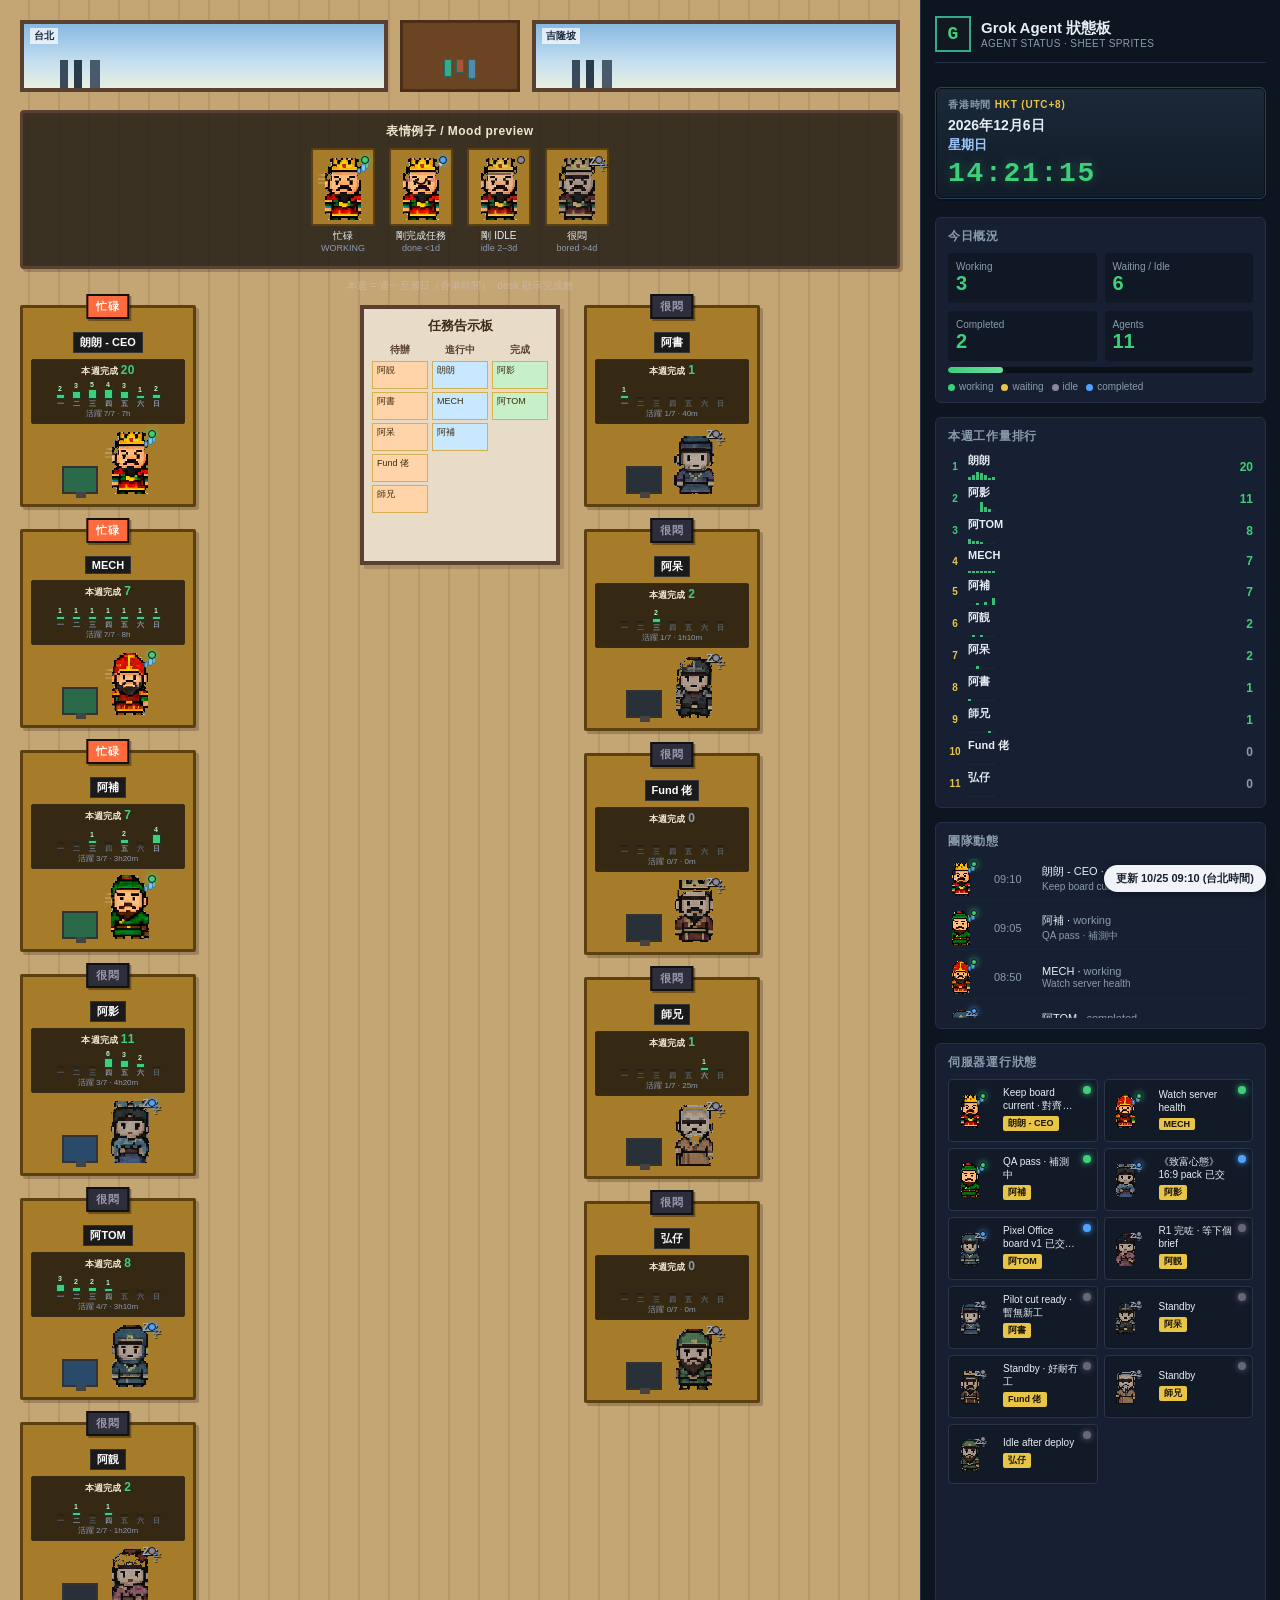
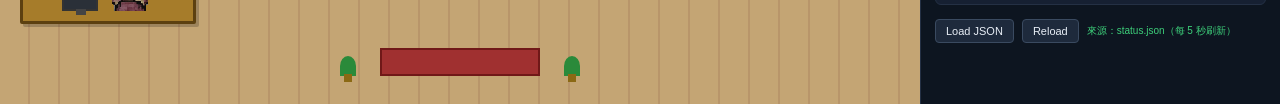
==== agent-status-board/status-board.html @ e6f602bd "feat: add Pixel Office agent status board Publish agent-status-board/ on the existing GitHub Pages s" ====
<!DOCTYPE html>
<html lang="zh-Hant">
<head>
<meta charset="UTF-8" />
<meta name="viewport" content="width=device-width, initial-scale=1" />
<title>Grok Agent 狀態板</title>
<style>
  :root {
    --floor: #c4a574; --floor-line: #b8956a; --desk-top: #a67c2a;
    --dash-bg: #0d1520; --dash-card: #162032; --dash-border: #243044;
    --text: #e8eef6; --muted: #8a9bb0; --green: #3dcf7a; --yellow: #e8c547;
    --blue: #4da3ff; --orange: #f0a05a; --tag-bg: #1a1a1a;
  }
  * { box-sizing: border-box; margin: 0; padding: 0; }
  body {
    font-family: "Segoe UI", "PingFang TC", "Noto Sans TC", "Microsoft JhengHei", sans-serif;
    background: #080c12; color: var(--text); min-height: 100vh; overflow-x: hidden;
  }
  .app {
    display: grid; grid-template-columns: 1fr minmax(280px, 360px);
    min-height: 100vh; max-width: 1480px; margin: 0 auto;
  }
  @media (max-width: 900px) { .app { grid-template-columns: 1fr; } }

  .office {
    background: repeating-linear-gradient(90deg, var(--floor) 0 28px, var(--floor-line) 28px 30px);
    position: relative; padding: 20px 20px 28px; min-height: 720px; image-rendering: pixelated;
  }
  .office-skyline { display: flex; justify-content: space-between; gap: 12px; margin-bottom: 18px; }
  .window {
    flex: 1; background: linear-gradient(#87b8e0,#c5dff0 60%,#e8f0e0);
    border: 4px solid #5a4030; height: 72px; position: relative; overflow: hidden;
  }
  .window::before {
    content: ""; position: absolute; bottom: 0; left: 10%; right: 10%; height: 28px;
    background: linear-gradient(90deg,#3a4a5c 0 8px,transparent 8px 14px,#2a3a4c 14px 22px,transparent 22px 30px,#4a5a6c 30px 40px,transparent 40px);
  }
  .window-label {
    position: absolute; top: 4px; left: 6px; font-size: 10px; color: #1a2a3a;
    background: rgba(255,255,255,.7); padding: 1px 4px; font-weight: 600;
  }
  .bar-area {
    width: 120px; background: #6b4423; border: 3px solid #4a2e18;
    display: flex; flex-direction: column; align-items: center; justify-content: flex-end; padding: 6px;
  }
  .bar-area .bottles { display: flex; gap: 4px; margin-bottom: 4px; }
  .bar-area .bottle { width: 8px; height: 18px; background: #3a8; border: 1px solid #266; }
  .bar-area .bottle:nth-child(2) { background: #a53; height: 14px; }
  .bar-area .bottle:nth-child(3) { background: #58a; height: 20px; }

  .office-grid { display: grid; grid-template-columns: 1fr auto 1fr; gap: 20px 24px; align-items: start; }
  .desk-col { display: flex; flex-direction: column; gap: 22px; }

  .desk {
    background: var(--desk-top); border: 3px solid #5c4010; border-radius: 2px;
    width: 176px; padding: 20px 8px 10px; position: relative; box-shadow: 3px 3px 0 #00000033;
  }
  .status-placard {
    position: absolute; top: -14px; left: 50%; transform: translateX(-50%); z-index: 5;
    font-size: 11px; font-weight: 800; letter-spacing: .06em; padding: 3px 8px;
    border: 2px solid #111; box-shadow: 2px 2px 0 #00000055; white-space: nowrap;
    animation: placardPulse 1.1s steps(2, end) infinite;
  }
  .status-placard.working { background: #ff6b3d; color: #fff8f0; }
  .status-placard.done_recent { background: #3dcf7a; color: #0a2010; }
  .status-placard.idle_fresh { background: #7a8a9a; color: #e8eef6; animation: placardPulseSlow 2.4s steps(2,end) infinite; }
  .status-placard.bored { background: #2e2e3a; color: #9a9ab0; animation: placardPulseSlow 3.2s steps(2,end) infinite; }
  @keyframes placardPulse {
    0%,100% { opacity: 1; transform: translateX(-50%) translateY(0); }
    50% { opacity: .35; transform: translateX(-50%) translateY(-1px); }
  }
  @keyframes placardPulseSlow { 0%,100% { opacity: .85; } 50% { opacity: .3; } }

  .desk .name-tag {
    background: var(--tag-bg); color: #fff; font-size: 11px; font-weight: 600;
    padding: 2px 6px; margin: 4px auto 6px; width: fit-content; max-width: 160px;
    white-space: nowrap; overflow: hidden; text-overflow: ellipsis; border: 1px solid #333;
  }

  /* Weekly completion strip (Mon–Sun HK) — volume-scaled bars */
  .desk .week-stats {
    margin: 0 auto 6px; padding: 3px 4px 4px;
    background: #1a140ecc; border: 1px solid #3a2a18; border-radius: 2px;
    width: 100%; max-width: 160px; text-align: center;
  }
  .desk .week-stats .week-total {
    font-size: 9px; font-weight: 700; color: #f0e6d0; letter-spacing: .02em;
    margin-bottom: 2px; line-height: 1.2;
  }
  .desk .week-stats .week-total .num {
    color: #3dcf7a; font-size: 12px; font-weight: 800;
  }
  .desk .week-stats .week-total .num.zero { color: #8a9bb0; }
  .desk .week-bars {
    display: flex; gap: 2px; justify-content: center; align-items: flex-end;
    height: 28px; padding-top: 2px;
  }
  .desk .week-bars .d {
    width: 14px; height: 100%; display: flex; flex-direction: column;
    align-items: center; justify-content: flex-end; gap: 0;
    position: relative;
  }
  .desk .week-bars .d .cnt {
    font-size: 7px; font-weight: 800; color: #b8f0c8; line-height: 1;
    height: 8px; margin-bottom: 1px;
  }
  .desk .week-bars .d.empty .cnt { visibility: hidden; }
  .desk .week-bars .d .bar {
    width: 9px; min-height: 2px; background: #3dcf7a; border: 1px solid #1a3a28;
    border-radius: 1px 1px 0 0; image-rendering: pixelated;
    box-shadow: 0 0 0 0 #0000;
  }
  .desk .week-bars .d.empty .bar {
    background: #2a3038; border-color: #1a1e24; min-height: 2px; height: 2px !important; opacity: .5;
  }
  .desk .week-bars .d .wd {
    font-size: 7px; color: #8a9bb0; line-height: 1; font-weight: 600; margin-top: 1px;
  }
  .desk .week-bars .d.empty .wd { color: #5a6570; }
  .desk .week-meta {
    font-size: 8px; color: #8a9bb0; margin-top: 2px; line-height: 1.2;
    white-space: nowrap; overflow: hidden; text-overflow: ellipsis;
  }
  .week-legend {
    text-align: center; font-size: 10px; color: #c8b8a0; margin: -6px 0 12px;
    letter-spacing: .02em;
  }

  /* 本週工作量排行 */
  .week-rank-list { display: flex; flex-direction: column; gap: 5px; }
  .week-rank-row {
    display: grid; grid-template-columns: 14px 1fr auto; gap: 6px; align-items: center;
    font-size: 11px; color: var(--text);
  }
  .week-rank-row .rk {
    font-size: 10px; font-weight: 800; color: var(--yellow); text-align: center;
  }
  .week-rank-row .rk.top { color: #3dcf7a; }
  .week-rank-row .who {
    min-width: 0; white-space: nowrap; overflow: hidden; text-overflow: ellipsis;
    font-weight: 600;
  }
  .week-rank-row .who .spark {
    display: flex; gap: 1px; align-items: flex-end; height: 10px; margin-top: 2px;
  }
  .week-rank-row .who .spark i {
    display: block; width: 3px; background: #3dcf7a; border-radius: 0;
    min-height: 1px; opacity: .9;
  }
  .week-rank-row .who .spark i.z { background: #2a3038; opacity: .45; height: 1px !important; }
  .week-rank-row .tot {
    font-weight: 800; color: #3dcf7a; font-size: 12px; font-variant-numeric: tabular-nums;
  }
  .week-rank-row .tot.zero { color: #8a9bb0; }

  .desk-inner { display: flex; align-items: flex-end; gap: 8px; justify-content: center; }

  .monitor {
    width: 36px; height: 28px; background: #1a2030; border: 2px solid #333;
    position: relative; flex-shrink: 0;
  }
  .monitor::after {
    content: ""; position: absolute; bottom: -6px; left: 12px; width: 10px; height: 6px; background: #444;
  }
  .monitor .screen { width: 100%; height: 100%; background: #2a4058; }
  .monitor.working .screen { background: #2a6a4a; animation: blink 1.6s infinite; }
  .monitor.waiting .screen { background: #6a5a2a; }
  .monitor.completed .screen { background: #2a4a6a; }
  .monitor.idle .screen { background: #2a3038; }
  @keyframes blink { 0%,100% { opacity: 1; } 50% { opacity: .7; } }

  /* Sheet-cropped character */
  .px-char {
    position: relative; width: 48px; height: 64px; flex-shrink: 0; image-rendering: pixelated;
  }
  .px-char img.sprite {
    width: 48px; height: 64px; object-fit: contain; object-position: bottom center;
    display: block; image-rendering: pixelated;
  }
  .px-char .status-dot {
    position: absolute; top: 0; right: -2px; width: 8px; height: 8px; border-radius: 50%;
    border: 1.5px solid #111; z-index: 3;
  }
  .px-char .status-dot.working { background: var(--green); box-shadow: 0 0 6px var(--green); }
  .px-char .status-dot.waiting { background: var(--yellow); box-shadow: 0 0 6px var(--yellow); }
  .px-char .status-dot.idle { background: #889; }
  .px-char .status-dot.completed { background: var(--blue); box-shadow: 0 0 6px var(--blue); }

  /* Mood FX — 4 moods only: working / done_recent / idle_fresh / bored */
  .mood-fx {
    position: absolute; inset: 0; pointer-events: none; z-index: 2;
  }

  /* --- working: multi sweat + bob --- */
  .mood-fx .sweat {
    position: absolute; width: 5px; height: 8px;
    background: #7ec8ff; border: 1px solid #3a7aaa; border-radius: 40% 40% 55% 55%;
    animation: sweatFall 0.85s steps(3,end) infinite;
  }
  .mood-fx .sweat.s1 { top: 12%; right: 2%; animation-delay: 0s; }
  .mood-fx .sweat.s2 { top: 18%; right: 12%; width: 4px; height: 6px; animation-delay: .28s; opacity: .85; }
  .mood-fx .sweat.s3 { top: 10%; right: -4%; width: 4px; height: 7px; animation-delay: .52s; opacity: .7; }
  .mood-fx .speed {
    position: absolute; left: -2%; top: 28%; width: 10px; height: 2px;
    background: linear-gradient(90deg, transparent, #fff8 60%, transparent);
    box-shadow: 0 4px 0 #fff6, 0 8px 0 #fff4;
    animation: speedDash 0.55s steps(2,end) infinite;
    opacity: .55;
  }
  @keyframes sweatFall {
    0%   { transform: translateY(0) scaleY(1); opacity: 1; }
    50%  { transform: translateY(3px) scaleY(1.15); opacity: .85; }
    100% { transform: translateY(7px) scaleY(.9); opacity: .15; }
  }
  @keyframes speedDash {
    0%,100% { transform: translateX(0); opacity: .5; }
    50% { transform: translateX(-3px); opacity: .85; }
  }

  /* --- done_recent: smile + blush + happy pulse --- */
  .mood-fx .smile {
    position: absolute; left: 50%; top: 36%; transform: translateX(-50%);
    width: 12px; height: 6px; border: 2px solid #1a1010; border-top: none;
    border-radius: 0 0 10px 10px; background: transparent;
    animation: smilePulse 2.4s ease-in-out infinite;
  }
  .mood-fx .blush {
    position: absolute; top: 34%; width: 6px; height: 4px; background: #e07090aa; border-radius: 50%;
    animation: blushGlow 2.4s ease-in-out infinite;
  }
  .mood-fx .blush.l { left: 18%; } .mood-fx .blush.r { right: 18%; }
  .mood-fx .spark {
    position: absolute; top: 6%; right: 0; font-size: 9px; line-height: 1;
    animation: sparkPop 2.4s steps(2,end) infinite;
  }
  @keyframes smilePulse {
    0%,100% { transform: translateX(-50%) scale(1); }
    40% { transform: translateX(-50%) scale(1.12); }
    55% { transform: translateX(-50%) scale(1.05); }
  }
  @keyframes blushGlow {
    0%,100% { opacity: .55; }
    50% { opacity: 1; }
  }
  @keyframes sparkPop {
    0%,70%,100% { opacity: 0; transform: translateY(0) scale(.6); }
    78% { opacity: 1; transform: translateY(-2px) scale(1.1); }
    90% { opacity: .7; transform: translateY(-1px) scale(1); }
  }

  /* --- idle_fresh: mild half-lids --- */
  .mood-fx .lid {
    position: absolute; left: 26%; top: 28%; width: 48%; height: 2px; background: #1a1010; opacity: .7;
  }
  .mood-fx .lid.half { opacity: .45; height: 2px; top: 27%; }

  /* --- bored: heavy lids + big floating Zzz --- */
  .mood-fx .lid.heavy {
    height: 4px; opacity: .9; top: 29%;
    animation: lidDroop 2.8s ease-in-out infinite;
  }
  .mood-fx .zzz {
    position: absolute; top: -2%; right: -6%; font-size: 11px; font-weight: 900;
    color: #a0b0c8; text-shadow: 1px 1px 0 #111; letter-spacing: -1px;
    animation: floatZ 2s ease-in-out infinite;
  }
  .mood-fx .zzz.z2 {
    top: 6%; right: -12%; font-size: 8px; opacity: .75;
    animation-delay: .45s; color: #8a9bb0;
  }
  .mood-fx .zzz.z3 {
    top: 14%; right: -4%; font-size: 7px; opacity: .55;
    animation-delay: .9s;
  }
  @keyframes floatZ {
    0%   { transform: translate(0,0) rotate(-6deg); opacity: .95; }
    50%  { transform: translate(3px,-6px) rotate(4deg); opacity: .45; }
    100% { transform: translate(5px,-11px) rotate(-2deg); opacity: 0; }
  }
  @keyframes lidDroop {
    0%,100% { transform: scaleY(1); }
    50% { transform: scaleY(1.35); }
  }

  /* Sprite motion per mood */
  .px-char[data-mood="working"] img.sprite {
    filter: saturate(1.1) contrast(1.06);
    animation: workBob 0.55s steps(2,end) infinite;
    transform-origin: bottom center;
  }
  .px-char[data-mood="done_recent"] img.sprite {
    filter: saturate(1.15) brightness(1.06);
    animation: happyBounce 2.4s ease-in-out infinite;
    transform-origin: bottom center;
  }
  .px-char[data-mood="idle_fresh"] img.sprite {
    filter: saturate(.78) brightness(.98);
  }
  .px-char[data-mood="bored"] img.sprite {
    filter: saturate(.35) brightness(.82) contrast(.92);
    animation: sleepNod 3.2s ease-in-out infinite;
    transform-origin: bottom center;
  }
  @keyframes workBob {
    0%,100% { transform: translateY(0) rotate(0deg); }
    50% { transform: translateY(1px) rotate(-1.5deg); }
  }
  @keyframes happyBounce {
    0%,70%,100% { transform: translateY(0); }
    78% { transform: translateY(-2px); }
    86% { transform: translateY(0); }
    92% { transform: translateY(-1px); }
  }
  @keyframes sleepNod {
    0%,100% { transform: translateY(1px) rotate(2deg); }
    50% { transform: translateY(3px) rotate(5deg); }
  }

  .px-char.sm { width: 26px; height: 34px; }
  .px-char.sm img.sprite { width: 26px; height: 34px; }
  .px-char.sm .status-dot { width: 6px; height: 6px; top: -1px; right: -3px; }
  .px-char.sm .mood-fx .sweat { width: 3px; height: 5px; }
  .px-char.sm .mood-fx .sweat.s1 { top: 10%; right: 0; }
  .px-char.sm .mood-fx .zzz { font-size: 8px; }
  .px-char.sm .mood-fx .zzz.z2 { font-size: 6px; }
  .px-char.sm .mood-fx .zzz.z3 { font-size: 5px; }
  .px-char.sm .mood-fx .smile { width: 8px; height: 4px; border-width: 1.5px; top: 34%; }
  .px-char.sm .mood-fx .blush { width: 3px; height: 2px; }
  .px-char.sm .mood-fx .lid { height: 2px; top: 26%; }
  .px-char.sm .mood-fx .lid.heavy { height: 3px; }
  .px-char.sm .mood-fx .spark { font-size: 7px; }
  .px-char.sm .mood-fx .speed { display: none; }


  /* Mood / expression examples strip */
  .mood-preview {
    margin: 0 0 16px; background: #1a1410cc; border: 3px solid #5a4030;
    border-radius: 4px; padding: 10px 12px 12px; box-shadow: 3px 3px 0 #00000033;
  }
  .mood-preview h3 {
    color: #f0e6d0; font-size: 12px; font-weight: 700; margin-bottom: 8px;
    letter-spacing: .04em; text-align: center;
  }
  .mood-preview-row {
    display: flex; flex-wrap: wrap; justify-content: center; gap: 10px 14px;
  }
  .mood-card {
    display: flex; flex-direction: column; align-items: center; gap: 4px;
    min-width: 64px;
  }
  .mood-card .mood-label {
    font-size: 10px; color: #e8eef6; text-align: center; line-height: 1.25;
    max-width: 76px;
  }
  .mood-card .mood-label .en {
    display: block; color: #8a9bb0; font-size: 9px; font-weight: 500;
  }
  .mood-card .desk-mini {
    background: var(--desk-top); border: 2px solid #5c4010; border-radius: 2px;
    padding: 6px 6px 4px; display: flex; justify-content: center;
  }

  .bulletin {
    background: #e8dcc8; border: 4px solid #5a4030; width: 200px; min-height: 260px;
    padding: 8px; box-shadow: 4px 4px 0 #00000022;
  }
  .bulletin h3 { color: #3a2a18; font-size: 13px; text-align: center; margin-bottom: 8px; }
  .bulletin-cols { display: grid; grid-template-columns: 1fr 1fr 1fr; gap: 4px; }
  .b-col-title { font-size: 10px; color: #5a4030; text-align: center; font-weight: 700; margin-bottom: 4px; }
  .sticky {
    background: #ffe08a; border: 1px solid #d4b050; font-size: 9px; color: #3a2a10;
    padding: 3px 4px; margin-bottom: 3px; line-height: 1.2; word-break: break-all; min-height: 28px;
  }
  .sticky.todo { background: #ffd4a8; } .sticky.doing { background: #c8e8ff; } .sticky.done { background: #c8f0c8; }

  .reception { margin-top: 24px; display: flex; justify-content: center; gap: 24px; align-items: flex-end; }
  .rug { width: 160px; height: 28px; background: #a03030; border: 2px solid #701818; }
  .plant { width: 16px; height: 20px; background: #2a8a3a; border-radius: 50% 50% 0 0; position: relative; }
  .plant::after { content: ""; position: absolute; bottom: -6px; left: 4px; width: 8px; height: 8px; background: #8b6914; }

  .dash {
    background: var(--dash-bg); border-left: 1px solid var(--dash-border);
    padding: 16px 14px 20px; display: flex; flex-direction: column; gap: 14px;
  }
  .brand { display: flex; align-items: center; gap: 10px; padding-bottom: 10px; border-bottom: 1px solid var(--dash-border); }
  .brand-logo {
    width: 36px; height: 36px; background: #111820; border: 2px solid #3a8;
    display: grid; place-items: center; font-weight: 900; font-size: 18px; color: var(--green); font-family: monospace;
  }
  .brand h1 { font-size: 15px; font-weight: 700; line-height: 1.25; }
  .brand p { font-size: 10px; color: var(--muted); letter-spacing: .04em; }

  /* Live Hong Kong clock */
  .hk-clock {
    margin: 10px 0 4px; padding: 10px 12px;
    background: linear-gradient(180deg, #1a2838 0%, #121c28 100%);
    border: 1px solid #2a4058; border-radius: 6px;
    box-shadow: inset 0 0 0 1px #0a1018, 0 2px 0 #0004;
  }
  .hk-clock .hk-label {
    font-size: 10px; font-weight: 700; color: var(--muted);
    letter-spacing: .08em; margin-bottom: 4px;
  }
  .hk-clock .hk-label span.hkt { color: var(--yellow); }
  .hk-clock .hk-date {
    font-size: 14px; font-weight: 700; color: var(--text); line-height: 1.3;
  }
  .hk-clock .hk-weekday {
    font-size: 13px; font-weight: 600; color: #9ec8ff; margin-top: 2px;
  }
  .hk-clock .hk-time {
    margin-top: 6px; font-family: ui-monospace, "SF Mono", Menlo, Consolas, monospace;
    font-size: 28px; font-weight: 800; color: var(--green);
    letter-spacing: .06em; line-height: 1; font-variant-numeric: tabular-nums;
    text-shadow: 0 0 12px #3dcf7a55;
  }

  .card { background: var(--dash-card); border: 1px solid var(--dash-border); border-radius: 6px; padding: 10px 12px; }
  .card h2 { font-size: 12px; color: var(--muted); text-transform: uppercase; letter-spacing: .06em; margin-bottom: 8px; }
  .stats-row { display: grid; grid-template-columns: 1fr 1fr; gap: 8px; }
  .stat { background: #0f1824; border-radius: 4px; padding: 8px; }
  .stat .label { font-size: 10px; color: var(--muted); }
  .stat .value { font-size: 20px; font-weight: 700; color: var(--green); font-variant-numeric: tabular-nums; }
  .bar-track { height: 6px; background: #0a1018; border-radius: 3px; margin-top: 6px; overflow: hidden; }
  .bar-fill { height: 100%; background: linear-gradient(90deg, var(--green), #6ae0a0); border-radius: 3px; transition: width .4s; }
  .legend { display: flex; flex-wrap: wrap; gap: 8px; margin-top: 8px; font-size: 10px; color: var(--muted); }
  .legend span::before {
    content: ""; display: inline-block; width: 7px; height: 7px; border-radius: 50%; margin-right: 4px; vertical-align: middle;
  }
  .legend .l-w::before { background: var(--green); } .legend .l-wa::before { background: var(--yellow); }
  .legend .l-i::before { background: #889; } .legend .l-c::before { background: var(--blue); }
  .timeline { max-height: 160px; overflow-y: auto; display: flex; flex-direction: column; gap: 6px; }
  .tl-item {
    display: grid; grid-template-columns: 40px 42px 1fr; gap: 6px; align-items: center;
    font-size: 11px; padding: 4px 0; border-bottom: 1px solid #1a2434;
  }
  .tl-time { color: var(--muted); font-variant-numeric: tabular-nums; }
  .tl-body { color: var(--text); min-width: 0; }
  .tl-body .task {
    color: var(--muted); display: block; font-size: 10px; margin-top: 1px;
    white-space: nowrap; overflow: hidden; text-overflow: ellipsis;
  }
  .server-grid { display: grid; grid-template-columns: repeat(2, 1fr); gap: 6px; }
  .server {
    background: #121a28; border: 1px solid #2a3548; border-radius: 4px; padding: 6px 8px;
    position: relative; min-height: 60px; display: grid; grid-template-columns: 40px 1fr; gap: 6px; align-items: center;
  }
  .server .light {
    position: absolute; top: 6px; right: 6px; width: 8px; height: 8px; border-radius: 50%;
    box-shadow: 0 0 6px currentColor;
  }
  .server .light.working { background: var(--green); color: var(--green); }
  .server .light.waiting { background: var(--yellow); color: var(--yellow); }
  .server .light.idle { background: #667; color: #667; }
  .server .light.completed { background: var(--blue); color: var(--blue); }
  .server .s-meta { min-width: 0; padding-right: 10px; }
  .server .s-task {
    font-size: 10px; color: var(--text); line-height: 1.3;
    display: -webkit-box; -webkit-line-clamp: 2; -webkit-box-orient: vertical; overflow: hidden;
  }
  .server .s-name {
    display: inline-block; margin-top: 4px; font-size: 9px; background: var(--yellow); color: #1a1408;
    padding: 1px 5px; border-radius: 2px; font-weight: 600; max-width: 100%;
    white-space: nowrap; overflow: hidden; text-overflow: ellipsis;
  }
  .toolbar { display: flex; flex-wrap: wrap; gap: 8px; align-items: center; font-size: 11px; }
  .toolbar label.btn, .toolbar button {
    background: #1e2a3c; border: 1px solid #3a4a60; color: var(--text);
    padding: 5px 10px; border-radius: 4px; cursor: pointer; font-size: 11px;
  }
  .toolbar label.btn:hover, .toolbar button:hover { background: #2a3a50; }
  .toolbar input[type="file"] { display: none; }
  .source-note { font-size: 10px; color: var(--muted); line-height: 1.4; }
  .source-note.warn { color: var(--orange); } .source-note.ok { color: var(--green); }
  .waiting-banner {
    display: none; background: #2a2010; border: 1px solid var(--orange); color: var(--orange);
    padding: 8px 10px; border-radius: 4px; font-size: 12px; text-align: center;
  }
  .waiting-banner.show { display: block; }
  .update-pill {
    position: sticky; bottom: 8px; align-self: flex-end; background: #f0f4f8; color: #1a2030;
    font-size: 11px; font-weight: 600; padding: 6px 12px; border-radius: 999px;
    box-shadow: 0 2px 8px #0006; margin-top: auto;
  }
  .empty-hint { color: var(--muted); font-size: 11px; padding: 8px 0; }
</style>
</head>
<body>
<div class="app">
  <section class="office" aria-label="Pixel office">
    <div class="office-skyline">
      <div class="window"><span class="window-label">台北</span></div>
      <div class="bar-area"><div class="bottles"><div class="bottle"></div><div class="bottle"></div><div class="bottle"></div></div></div>
      <div class="window"><span class="window-label">吉隆坡</span></div>
    </div>
    <div class="mood-preview" id="mood-preview" aria-label="Mood expression examples">
      <h3>表情例子 / Mood preview</h3>
      <div class="mood-preview-row" id="mood-preview-row"></div>
    </div>
    <p class="week-legend">本週 = 週一至週日（香港時間）· desk 顯示完成數</p>
    <div class="office-grid">
      <div class="desk-col" id="desks-left"></div>
      <div class="bulletin">
        <h3>任務告示板</h3>
        <div class="bulletin-cols">
          <div><div class="b-col-title">待辦</div><div id="board-todo"></div></div>
          <div><div class="b-col-title">進行中</div><div id="board-doing"></div></div>
          <div><div class="b-col-title">完成</div><div id="board-done"></div></div>
        </div>
      </div>
      <div class="desk-col" id="desks-right"></div>
    </div>
    <div class="reception"><div class="plant"></div><div class="rug"></div><div class="plant"></div></div>
  </section>
  <aside class="dash" aria-label="Dashboard">
    <div class="brand">
      <div class="brand-logo">G</div>
      <div><h1>Grok Agent 狀態板</h1><p>AGENT STATUS · SHEET SPRITES</p></div>
    </div>

    <div class="hk-clock" id="hk-clock" aria-live="polite" aria-atomic="true">
      <div class="hk-label">香港時間 <span class="hkt">HKT (UTC+8)</span></div>
      <div class="hk-date" id="hk-date">—</div>
      <div class="hk-weekday" id="hk-weekday">—</div>
      <div class="hk-time" id="hk-time">--:--:--</div>
    </div>
    <div class="waiting-banner" id="waiting-banner">等待狀態資料中...</div>
    <div class="card">
      <h2>今日概況</h2>
      <div class="stats-row">
        <div class="stat"><div class="label">Working</div><div class="value" id="stat-working">0</div></div>
        <div class="stat"><div class="label">Waiting / Idle</div><div class="value" id="stat-other">0</div></div>
        <div class="stat"><div class="label">Completed</div><div class="value" id="stat-done">0</div></div>
        <div class="stat"><div class="label">Agents</div><div class="value" id="stat-total">0</div></div>
      </div>
      <div class="bar-track"><div class="bar-fill" id="progress-bar" style="width:0%"></div></div>
      <div class="legend">
        <span class="l-w">working</span><span class="l-wa">waiting</span>
        <span class="l-i">idle</span><span class="l-c">completed</span>
      </div>
    </div>
    <div class="card">
      <h2>本週工作量排行</h2>
      <div class="week-rank-list" id="week-rank"><div class="empty-hint">暫無資料</div></div>
    </div>
    <div class="card"><h2>團隊動態</h2><div class="timeline" id="timeline"><div class="empty-hint">暫無動態</div></div></div>
    <div class="card" style="flex:1"><h2>伺服器運行狀態</h2><div class="server-grid" id="server-grid"></div></div>
    <div class="toolbar">
      <label class="btn">Load JSON<input type="file" id="file-input" accept=".json,application/json" /></label>
      <button type="button" id="btn-reload">Reload</button>
      <span class="source-note" id="source-note">載入中…</span>
    </div>
    <div class="update-pill" id="update-pill">更新 —</div>
  </aside>
</div>
<script>
const EMBEDDED_SAMPLE = {"updated_at": "2026-10-25T17:10:00+08:00", "agents": [{"id": "langlang", "name": "朗朗 - CEO", "status": "working", "task": "Keep board current · 對齊 live 進度", "updated_at": "2026-10-25T17:10:00+08:00", "lastActive": "2026-10-25T17:10:00+08:00", "week": {"weekStart": "2026-10-20", "completedByDay": [2, 3, 5, 4, 3, 1, 2], "completedTotal": 20, "activeDays": 7, "workingMinutes": 420}}, {"id": "mech", "name": "MECH", "status": "working", "task": "Watch server health", "updated_at": "2026-10-25T16:50:00+08:00", "lastActive": "2026-10-25T16:50:00+08:00", "week": {"weekStart": "2026-10-20", "completedByDay": [1, 1, 1, 1, 1, 1, 1], "completedTotal": 7, "activeDays": 7, "workingMinutes": 480}}, {"id": "abu", "name": "阿補", "status": "working", "task": "QA pass · 補測中", "updated_at": "2026-10-25T17:05:00+08:00", "lastActive": "2026-10-25T17:05:00+08:00", "week": {"weekStart": "2026-10-20", "completedByDay": [0, 0, 1, 0, 2, 0, 4], "completedTotal": 7, "activeDays": 3, "workingMinutes": 200}}, {"id": "aying", "name": "阿影", "status": "completed", "task": "《致富心態》16:9 pack 已交", "updated_at": "2026-10-25T09:10:00+08:00", "lastCompleted": "2026-10-25T09:10:00+08:00", "lastActive": "2026-10-25T09:10:00+08:00", "week": {"weekStart": "2026-10-20", "completedByDay": [0, 0, 0, 6, 3, 2, 0], "completedTotal": 11, "activeDays": 3, "workingMinutes": 260}}, {"id": "atom", "name": "阿TOM", "status": "completed", "task": "Pixel Office board v1 已交 zip", "updated_at": "2026-10-25T14:10:00+08:00", "lastCompleted": "2026-10-25T14:10:00+08:00", "lastActive": "2026-10-25T14:10:00+08:00", "week": {"weekStart": "2026-10-20", "completedByDay": [3, 2, 2, 1, 0, 0, 0], "completedTotal": 8, "activeDays": 4, "workingMinutes": 190}}, {"id": "aqing", "name": "阿靚", "status": "idle", "task": "R1 完咗 · 等下個 brief", "updated_at": "2026-10-23T05:10:00+08:00", "lastActive": "2026-10-23T05:10:00+08:00", "week": {"weekStart": "2026-10-20", "completedByDay": [0, 1, 0, 1, 0, 0, 0], "completedTotal": 2, "activeDays": 2, "workingMinutes": 80}}, {"id": "ashu", "name": "阿書", "status": "idle", "task": "Pilot cut ready · 暫無新工", "updated_at": "2026-10-22T17:10:00+08:00", "lastActive": "2026-10-22T17:10:00+08:00", "week": {"weekStart": "2026-10-20", "completedByDay": [1, 0, 0, 0, 0, 0, 0], "completedTotal": 1, "activeDays": 1, "workingMinutes": 40}}, {"id": "adai", "name": "阿呆", "status": "idle", "task": "Standby", "updated_at": "2026-10-23T17:10:00+08:00", "lastActive": "2026-10-23T17:10:00+08:00", "week": {"weekStart": "2026-10-20", "completedByDay": [0, 0, 2, 0, 0, 0, 0], "completedTotal": 2, "activeDays": 1, "workingMinutes": 70}}, {"id": "fund", "name": "Fund 佬", "status": "idle", "task": "Standby · 好耐冇工", "updated_at": "2026-10-20T17:10:00+08:00", "lastActive": "2026-10-20T17:10:00+08:00", "week": {"weekStart": "2026-10-20", "completedByDay": [0, 0, 0, 0, 0, 0, 0], "completedTotal": 0, "activeDays": 0, "workingMinutes": 0}}, {"id": "shixiong", "name": "師兄", "status": "idle", "task": "Standby", "updated_at": "2026-10-19T17:10:00+08:00", "lastActive": "2026-10-19T17:10:00+08:00", "week": {"weekStart": "2026-10-20", "completedByDay": [0, 0, 0, 0, 0, 1, 0], "completedTotal": 1, "activeDays": 1, "workingMinutes": 25}}, {"id": "hongzai", "name": "弘仔", "status": "idle", "task": "Idle after deploy", "updated_at": "2026-10-17T17:10:00+08:00", "lastActive": "2026-10-17T17:10:00+08:00", "week": {"weekStart": "2026-10-20", "completedByDay": [0, 0, 0, 0, 0, 0, 0], "completedTotal": 0, "activeDays": 0, "workingMinutes": 0}}]};
/* Cropped tiles embedded as data-URIs so file:// works with html alone. */
const SPRITE_DATA = {
  "langlang": "[data-uri]",
  "aqing": "[data-uri]",
  "ashu": "[data-uri]",
  "aying": "[data-uri]",
  "abu": "[data-uri]",
  "atom": "[data-uri]",
  "adai": "[data-uri]",
  "fund": "[data-uri]",
  "shixiong": "[data-uri]",
  "hongzai": "[data-uri]",
  "mech": "[data-uri]"
};
const SPRITE_MAP = {"langlang": {"row": 2, "col": 2}, "aqing": {"row": 4, "col": 2}, "ashu": {"row": 1, "col": 5}, "aying": {"row": 4, "col": 3}, "abu": {"row": 5, "col": 4}, "atom": {"row": 2, "col": 6}, "adai": {"row": 3, "col": 2}, "fund": {"row": 2, "col": 3}, "shixiong": {"row": 3, "col": 4}, "hongzai": {"row": 3, "col": 6}, "mech": {"row": 4, "col": 6}};
/* Mood thresholds (Asia/Hong_Kong wall-clock via Date) */
const DAY_MS = 24 * 60 * 60 * 1000;
const DONE_RECENT_MS = 1 * DAY_MS;   /* completed within 1 day */
const IDLE_FRESH_MAX_MS = 4 * DAY_MS; /* ≤4 days → idle_fresh; >4 → bored */
/* idle_fresh covers ~2–3d “剛 IDLE”; also fresh idle (<2d) */

function agentLastTs(agent, boardUpdatedAt) {
  /* Prefer lastActive / lastCompleted / updated_at */
  const candidates = [];
  if (agent) {
    if (agent.lastActive) candidates.push(agent.lastActive);
    if (agent.lastCompleted) candidates.push(agent.lastCompleted);
    if (agent.updated_at) candidates.push(agent.updated_at);
  }
  if (boardUpdatedAt) candidates.push(boardUpdatedAt);
  for (let i = 0; i < candidates.length; i++) {
    const t = new Date(candidates[i]).getTime();
    if (!isNaN(t)) return t;
  }
  return NaN;
}

function resolveMood(status, updatedAt, boardUpdatedAt, agent) {
  const st = (status || "idle").toLowerCase();
  const now = Date.now();
  const last = agent
    ? agentLastTs(agent, boardUpdatedAt)
    : (updatedAt ? new Date(updatedAt).getTime() : (boardUpdatedAt ? new Date(boardUpdatedAt).getTime() : NaN));
  const age = isNaN(last) ? IDLE_FRESH_MAX_MS + DAY_MS : (now - last);

  if (st === "working") return "working";

  /* done_recent: completed status OR lastCompleted within 1 day */
  const completedAt = agent && agent.lastCompleted
    ? new Date(agent.lastCompleted).getTime()
    : (st === "completed" ? last : NaN);
  if (st === "completed" || (!isNaN(completedAt) && (now - completedAt) <= DONE_RECENT_MS)) {
    if (!isNaN(completedAt) && (now - completedAt) <= DONE_RECENT_MS) return "done_recent";
    if (st === "completed" && age <= DONE_RECENT_MS) return "done_recent";
  }

  if (age > IDLE_FRESH_MAX_MS) return "bored";
  return "idle_fresh";
}

function moodLabel(mood) {
  return ({
    working: "忙碌 WORKING",
    done_recent: "剛完成任務",
    idle_fresh: "剛 IDLE",
    bored: "很悶"
  })[mood] || mood;
}
function moodLabelShort(mood) {
  return ({
    working: "忙碌",
    done_recent: "剛完成",
    idle_fresh: "剛 IDLE",
    bored: "很悶"
  })[mood] || mood;
}

function moodFxHTML(mood) {
  if (mood === "working") {
    return '<div class="mood-fx"><span class="speed"></span>' +
      '<span class="sweat s1"></span><span class="sweat s2"></span><span class="sweat s3"></span></div>';
  }
  if (mood === "done_recent") {
    return '<div class="mood-fx"><span class="spark">✦</span>' +
      '<span class="blush l"></span><span class="blush r"></span><span class="smile"></span></div>';
  }
  if (mood === "idle_fresh") {
    return '<div class="mood-fx"><span class="lid half"></span></div>';
  }
  if (mood === "bored") {
    return '<div class="mood-fx"><span class="lid heavy"></span>' +
      '<span class="zzz">Zzz</span><span class="zzz z2">Zz</span><span class="zzz z3">z</span></div>';
  }
  return '<div class="mood-fx"></div>';
}

function spriteSrc(id) {
  if (SPRITE_DATA[id]) return SPRITE_DATA[id];
  return "sprites/" + id + ".png";
}

function charHTML(id, status, sizeClass, updatedAt, boardUpdatedAt, agent) {
  const st = (status || "idle").toLowerCase();
  const mood = resolveMood(status, updatedAt, boardUpdatedAt, agent || { id:id, status:status, updated_at:updatedAt });
  const cls = "px-char" + (sizeClass ? " " + sizeClass : "");
  const src = spriteSrc(id);
  return (
    '<div class="' + cls + '" data-agent="' + escapeAttr(id) + '" data-mood="' + mood +
      '" title="' + escapeAttr(id + " · " + moodLabel(mood)) + '">' +
      '<img class="sprite" alt="' + escapeAttr(id) + '" src="' + src + '" />' +
      moodFxHTML(mood) +
      '<span class="status-dot ' + st + '"></span>' +
    "</div>"
  );
}


const MOOD_PREVIEW = [
  { mood: "working",     status: "working",   zh: "忙碌",       en: "WORKING" },
  { mood: "done_recent", status: "completed", zh: "剛完成任務", en: "done <1d" },
  { mood: "idle_fresh",  status: "idle",      zh: "剛 IDLE",    en: "idle 2–3d" },
  { mood: "bored",       status: "idle",      zh: "很悶",       en: "bored >4d" },
];
const MOOD_PREVIEW_AGENT = "langlang";

function renderMoodPreview() {
  const row = document.getElementById("mood-preview-row");
  if (!row) return;
  const now = Date.now();
  const stamps = {
    working: new Date(now - 10 * 60 * 1000).toISOString(),
    done_recent: new Date(now - 6 * 60 * 60 * 1000).toISOString(),
    idle_fresh: new Date(now - 2.5 * DAY_MS).toISOString(),
    bored: new Date(now - 5 * DAY_MS).toISOString(),
  };
  row.innerHTML = MOOD_PREVIEW.map(function (item) {
    const updated = stamps[item.mood];
    const agent = {
      id: MOOD_PREVIEW_AGENT,
      status: item.status,
      updated_at: updated,
      lastActive: updated,
      lastCompleted: item.mood === "done_recent" ? updated : undefined,
    };
    const htmlChar = charHTML(MOOD_PREVIEW_AGENT, item.status, "", updated, new Date().toISOString(), agent);
    return (
      '<div class="mood-card" data-preview-mood="' + item.mood + '">' +
        '<div class="desk-mini">' + htmlChar + '</div>' +
        '<div class="mood-label">' + item.zh + '<span class="en">' + item.en + '</span></div>' +
      '</div>'
    );
  }).join("");
  row.querySelectorAll(".mood-card").forEach(function (card) {
    const want = card.getAttribute("data-preview-mood");
    const el = card.querySelector(".px-char");
    if (!el || !want) return;
    el.setAttribute("data-mood", want);
    const fx = moodFxHTML(want);
    const old = el.querySelector(".mood-fx");
    if (old) old.outerHTML = fx;
    else el.insertAdjacentHTML("beforeend", fx);
  });
}


let currentData = null, dataSource = "none", pollTimer = null;

function shortTask(task, n) {
  if (!task) return "—";
  return task.length > n ? task.slice(0, n-1) + "…" : task;
}
function fmtTime(iso) {
  if (!iso) return "—";
  try {
    const d = new Date(iso);
    return String(d.getHours()).padStart(2,"0") + ":" + String(d.getMinutes()).padStart(2,"0");
  } catch (e) { return "—"; }
}
function fmtUpdatePill(iso) {
  if (!iso) return "更新 —";
  try {
    const d = new Date(iso);
    return "更新 " + (d.getMonth()+1) + "/" + d.getDate() + " " +
      String(d.getHours()).padStart(2,"0") + ":" + String(d.getMinutes()).padStart(2,"0") + " (台北時間)";
  } catch (e) { return "更新 —"; }
}
function escapeHtml(s) {
  return String(s).replace(/&/g,"&amp;").replace(/</g,"&lt;").replace(/>/g,"&gt;").replace(/"/g,"&quot;");
}
function escapeAttr(s) { return escapeHtml(s); }


const WEEKDAY_ZH = ["一","二","三","四","五","六","日"];
const WEEKDAY_EN = ["Mon","Tue","Wed","Thu","Fri","Sat","Sun"];
const WEEK_BAR_MAX_PX = 16; /* tallest bar height in px */
let boardWeekMaxDay = 1;    /* shared scale across all desks */

function normalizeWeek(week) {
  if (!week || typeof week !== "object") {
    return { weekStart: null, completedByDay: null, completedTotal: null, activeDays: null, workingMinutes: null };
  }
  let days = Array.isArray(week.completedByDay) ? week.completedByDay.slice(0, 7) : null;
  if (days) {
    while (days.length < 7) days.push(0);
    days = days.map(function (n) { const v = Number(n); return isNaN(v) || v < 0 ? 0 : Math.floor(v); });
  }
  let total = week.completedTotal;
  if (total == null && days) total = days.reduce(function (a, b) { return a + b; }, 0);
  if (total != null) { total = Number(total); if (isNaN(total)) total = null; }
  let active = week.activeDays;
  if (active == null && days) active = days.filter(function (n) { return n > 0; }).length;
  return {
    weekStart: week.weekStart || null,
    completedByDay: days,
    completedTotal: total,
    activeDays: active == null ? null : Number(active),
    workingMinutes: week.workingMinutes == null ? null : Number(week.workingMinutes),
  };
}

function computeBoardWeekMaxDay(agents) {
  let m = 1;
  (agents || []).forEach(function (a) {
    const w = normalizeWeek(a && a.week);
    if (!w.completedByDay) return;
    w.completedByDay.forEach(function (n) { if (n > m) m = n; });
  });
  return Math.max(1, m);
}

function formatWorkMinutes(mins) {
  if (mins == null || isNaN(mins)) return null;
  const m = Math.max(0, Math.floor(mins));
  if (m < 60) return m + "m";
  const h = Math.floor(m / 60);
  const r = m % 60;
  return r ? (h + "h" + r + "m") : (h + "h");
}

function dayBarHeight(count, maxDay) {
  const scale = Math.max(1, maxDay || boardWeekMaxDay || 1);
  if (!count) return 2;
  return Math.max(4, Math.round((count / scale) * WEEK_BAR_MAX_PX));
}

function weekStatsHTML(agent) {
  const w = normalizeWeek(agent && agent.week);
  const scale = Math.max(1, boardWeekMaxDay || 1);
  const hasDays = !!w.completedByDay;
  const hasTotal = w.completedTotal != null;
  if (!hasDays && !hasTotal) {
    return (
      '<div class="week-stats" title="本週完成：暫無資料">' +
        '<div class="week-total">本週完成 <span class="num zero">—</span></div>' +
        '<div class="week-bars">' +
          WEEKDAY_ZH.map(function (lab, i) {
            return '<div class="d empty" title="' + WEEKDAY_EN[i] + " " + lab + ' 0">' +
              '<span class="cnt">0</span><div class="bar" style="height:2px"></div>' +
              '<span class="wd">' + lab + "</span></div>";
          }).join("") +
        '</div><div class="week-meta">活躍 —/7</div></div>'
    );
  }
  const days = hasDays ? w.completedByDay : [0,0,0,0,0,0,0];
  const total = hasTotal ? w.completedTotal : days.reduce(function (a, b) { return a + b; }, 0);
  const start = w.weekStart ? String(w.weekStart) : "";
  const bars = days.map(function (n, i) {
    const empty = !n;
    const h = dayBarHeight(n, scale);
    const tip = WEEKDAY_ZH[i] + " " + n + " / " + WEEKDAY_EN[i] + " " + n;
    return (
      '<div class="d' + (empty ? " empty" : "") + '" title="' + escapeAttr(tip) + '">' +
        '<span class="cnt">' + (n >= 1 ? n : "") + "</span>" +
        '<div class="bar" style="height:' + h + 'px"></div>' +
        '<span class="wd">' + WEEKDAY_ZH[i] + "</span></div>"
    );
  }).join("");
  const active = (w.activeDays != null && !isNaN(w.activeDays)) ? w.activeDays : days.filter(function (n) { return n > 0; }).length;
  const minsLabel = formatWorkMinutes(w.workingMinutes);
  const metaParts = ["活躍 " + active + "/7"];
  if (minsLabel) metaParts.push(minsLabel);
  const tipTotal = "本週完成 " + total + " 件 · scale max/day " + scale +
    (start ? " · week " + start : "") + " · " + metaParts.join(" · ");
  return (
    '<div class="week-stats" title="' + escapeAttr(tipTotal) + '">' +
      '<div class="week-total">本週完成 <span class="num' + (total === 0 ? " zero" : "") + '">' +
        escapeHtml(String(total)) + "</span></div>" +
      '<div class="week-bars">' + bars + "</div>" +
      '<div class="week-meta">' + escapeHtml(metaParts.join(" · ")) + "</div></div>"
  );
}

function weekRankHTML(agents) {
  const rows = (agents || []).map(function (a) {
    const w = normalizeWeek(a.week);
    const days = w.completedByDay || [0,0,0,0,0,0,0];
    const total = w.completedTotal != null ? w.completedTotal : days.reduce(function (x, y) { return x + y; }, 0);
    return { agent: a, days: days, total: total || 0 };
  }).sort(function (a, b) { return b.total - a.total; });
  if (!rows.length) return '<div class="empty-hint">暫無資料</div>';
  const scale = Math.max(1, boardWeekMaxDay || 1);
  return rows.map(function (row, idx) {
    const name = (row.agent.name || row.agent.id || "?").split(" - ")[0];
    const spark = row.days.map(function (n) {
      const h = n ? Math.max(2, Math.round((n / scale) * 10)) : 1;
      return '<i class="' + (n ? "" : "z") + '" style="height:' + h + 'px" title="' + n + '"></i>';
    }).join("");
    return (
      '<div class="week-rank-row" title="' + escapeAttr(name + " · 本週 " + row.total + " 件") + '">' +
        '<span class="rk' + (idx < 3 ? " top" : "") + '">' + (idx + 1) + "</span>" +
        '<div class="who"><div>' + escapeHtml(name) + '</div><div class="spark">' + spark + "</div></div>" +
        '<span class="tot' + (row.total === 0 ? " zero" : "") + '">' + row.total + "</span></div>"
    );
  }).join("");
}

function deskHTML(agent, boardUpdatedAt) {
  const st = (agent.status || "idle").toLowerCase();
  const mood = resolveMood(st, agent.updated_at, boardUpdatedAt, agent);
  return (
    '<div class="desk" data-id="' + escapeAttr(agent.id) + '" data-mood="' + mood + '">' +
      '<div class="status-placard ' + mood + '">' + escapeHtml(moodLabelShort(mood)) + "</div>" +
      '<div class="name-tag" title="' + escapeAttr(agent.name) + '">' + escapeHtml(agent.name) + "</div>" +
      weekStatsHTML(agent) +
      '<div class="desk-inner">' +
        '<div class="monitor ' + st + '"><div class="screen"></div></div>' +
        charHTML(agent.id, st, "", agent.updated_at, boardUpdatedAt, agent) +
      "</div></div>"
  );
}

function render(data) {
  currentData = data;
  const agents = Array.isArray(data.agents) ? data.agents.slice() : [];
  const banner = document.getElementById("waiting-banner");
  if (!agents.length) { banner.classList.add("show"); banner.textContent = "等待狀態資料中..."; }
  else banner.classList.remove("show");

  const boardUpdatedAt = data.updated_at;
  boardWeekMaxDay = computeBoardWeekMaxDay(agents);
  const mid = Math.ceil(agents.length / 2);
  document.getElementById("desks-left").innerHTML =
    agents.slice(0, mid).map(function (a) { return deskHTML(a, boardUpdatedAt); }).join("");
  document.getElementById("desks-right").innerHTML =
    agents.slice(mid).map(function (a) { return deskHTML(a, boardUpdatedAt); }).join("");

  const todo=[], doing=[], done=[];
  agents.forEach(function (a) {
    const st=(a.status||"").toLowerCase();
    const label=shortTask(a.name.split(" - ")[0]||a.name, 8);
    if (st==="waiting"||st==="idle") todo.push({label:label, cls:"todo"});
    else if (st==="working") doing.push({label:label, cls:"doing"});
    else if (st==="completed") done.push({label:label, cls:"done"});
  });
  function fillBoard(id, items) {
    document.getElementById(id).innerHTML = items.slice(0,5).map(function (it) {
      return '<div class="sticky ' + it.cls + '">' + escapeHtml(it.label) + "</div>";
    }).join("") || '<div class="sticky" style="opacity:0.4">—</div>';
  }
  fillBoard("board-todo", todo); fillBoard("board-doing", doing); fillBoard("board-done", done);

  let nW=0,nWa=0,nI=0,nC=0;
  agents.forEach(function (a) {
    const st=(a.status||"").toLowerCase();
    if (st==="working") nW++; else if (st==="waiting") nWa++; else if (st==="idle") nI++; else if (st==="completed") nC++;
  });
  document.getElementById("stat-working").textContent=nW;
  document.getElementById("stat-other").textContent=nWa+nI;
  document.getElementById("stat-done").textContent=nC;
  document.getElementById("stat-total").textContent=agents.length;
  document.getElementById("progress-bar").style.width=(agents.length?Math.round((nC/agents.length)*100):0)+"%";

  const sorted=agents.slice().sort(function(a,b){ return new Date(b.updated_at)-new Date(a.updated_at); });
  document.getElementById("timeline").innerHTML = sorted.length ? sorted.map(function (a) {
    return '<div class="tl-item">' + charHTML(a.id, a.status, "sm", a.updated_at, boardUpdatedAt, a) +
      '<div class="tl-time">' + fmtTime(a.updated_at) + '</div>' +
      '<div class="tl-body">' + escapeHtml(a.name) + ' · <em style="font-style:normal;color:var(--muted)">' +
      escapeHtml(a.status) + '</em><span class="task">' + escapeHtml(shortTask(a.task, 36)) + '</span></div></div>';
  }).join("") : '<div class="empty-hint">暫無動態</div>';

  document.getElementById("server-grid").innerHTML = agents.map(function (a) {
    const st=(a.status||"idle").toLowerCase();
    return '<div class="server"><span class="light ' + st + '"></span>' +
      charHTML(a.id, st, "sm", a.updated_at, boardUpdatedAt, a) +
      '<div class="s-meta"><div class="s-task" title="' + escapeAttr(a.task||"") + '">' +
      escapeHtml(shortTask(a.task, 36)) + '</div><span class="s-name">' + escapeHtml(a.name) + '</span></div></div>';
  }).join("");

  document.getElementById("update-pill").textContent = fmtUpdatePill(data.updated_at);
  const wr = document.getElementById("week-rank");
  if (wr) wr.innerHTML = weekRankHTML(agents);
  updateSourceNote();
  renderMoodPreview();
}

function updateSourceNote() {
  const el=document.getElementById("source-note");
  if (dataSource==="fetch"){ el.className="source-note ok"; el.textContent="來源：status.json（每 5 秒刷新）"; }
  else if (dataSource==="file"){ el.className="source-note ok"; el.textContent="來源：已用 Load JSON 載入（本地檔）"; }
  else if (dataSource==="embedded"){ el.className="source-note warn"; el.textContent="fetch 失敗 → 用內嵌 sample。可按 Load JSON 載入 status.json"; }
  else { el.className="source-note warn"; el.textContent="等待狀態資料中..."; }
}

async function tryFetch() {
  try {
    const res=await fetch("status.json",{cache:"no-store"});
    if (!res.ok) throw new Error("HTTP "+res.status);
    const data=await res.json();
    if (!data||!Array.isArray(data.agents)) throw new Error("bad shape");
    dataSource="fetch"; render(data); return true;
  } catch (e) { return false; }
}

async function loadInitial() {
  const ok=await tryFetch();
  if (!ok){ dataSource="embedded"; render(EMBEDDED_SAMPLE); }
  if (pollTimer) clearInterval(pollTimer);
  pollTimer=setInterval(async function(){
    if (dataSource==="file") return;
    const ok2=await tryFetch();
    if (!ok2 && dataSource==="fetch"){ dataSource="embedded"; updateSourceNote(); }
  }, 5000);
}

document.getElementById("file-input").addEventListener("change", function (ev) {
  const file=ev.target.files&&ev.target.files[0]; if(!file) return;
  const reader=new FileReader();
  reader.onload=function(){
    try {
      const data=JSON.parse(reader.result);
      if (!data||!Array.isArray(data.agents)) throw new Error("agents missing");
      dataSource="file"; render(data);
    } catch (err) { alert("JSON 讀取失敗："+err.message); }
  };
  reader.readAsText(file);
});
document.getElementById("btn-reload").addEventListener("click", function(){ loadInitial(); });

/* Live clock — always Asia/Hong_Kong, not browser-local alone */
const HK_TZ = "Asia/Hong_Kong";
const HK_WEEKDAY = ["星期日","星期一","星期二","星期三","星期四","星期五","星期六"];
let hkClockTimer = null;

function hkParts(date) {
  const d = date || new Date();
  const fmt = new Intl.DateTimeFormat("en-GB", {
    timeZone: HK_TZ,
    year: "numeric", month: "2-digit", day: "2-digit",
    hour: "2-digit", minute: "2-digit", second: "2-digit",
    hourCycle: "h23", weekday: "short",
  });
  const map = {};
  fmt.formatToParts(d).forEach(function (p) {
    if (p.type !== "literal") map[p.type] = p.value;
  });
  /* weekday: map en short → 0..6 via a reliable HK calendar day */
  const wdFmt = new Intl.DateTimeFormat("en-US", { timeZone: HK_TZ, weekday: "short" });
  const wdEn = wdFmt.format(d); /* Sun Mon ... */
  const wdIdx = { Sun:0, Mon:1, Tue:2, Wed:3, Thu:4, Fri:5, Sat:6 }[wdEn] ;
  return {
    year: map.year,
    month: map.month,
    day: map.day,
    hour: map.hour,
    minute: map.minute,
    second: map.second,
    weekdayZh: HK_WEEKDAY[wdIdx != null ? wdIdx : 0],
  };
}

function renderHkClock() {
  const elDate = document.getElementById("hk-date");
  const elWd = document.getElementById("hk-weekday");
  const elTime = document.getElementById("hk-time");
  if (!elDate || !elWd || !elTime) return;
  const p = hkParts(new Date());
  /* strip leading zeros for month/day in 中文 date feel, keep numeric pad for time */
  const mNum = String(parseInt(p.month, 10));
  const dNum = String(parseInt(p.day, 10));
  elDate.textContent = p.year + "年" + mNum + "月" + dNum + "日";
  elWd.textContent = p.weekdayZh;
  elTime.textContent = p.hour + ":" + p.minute + ":" + p.second;
}

function startHkClock() {
  renderHkClock();
  if (hkClockTimer) clearInterval(hkClockTimer);
  hkClockTimer = setInterval(renderHkClock, 1000);
}

renderMoodPreview();
startHkClock();
loadInitial();
</script>
</body>
</html>
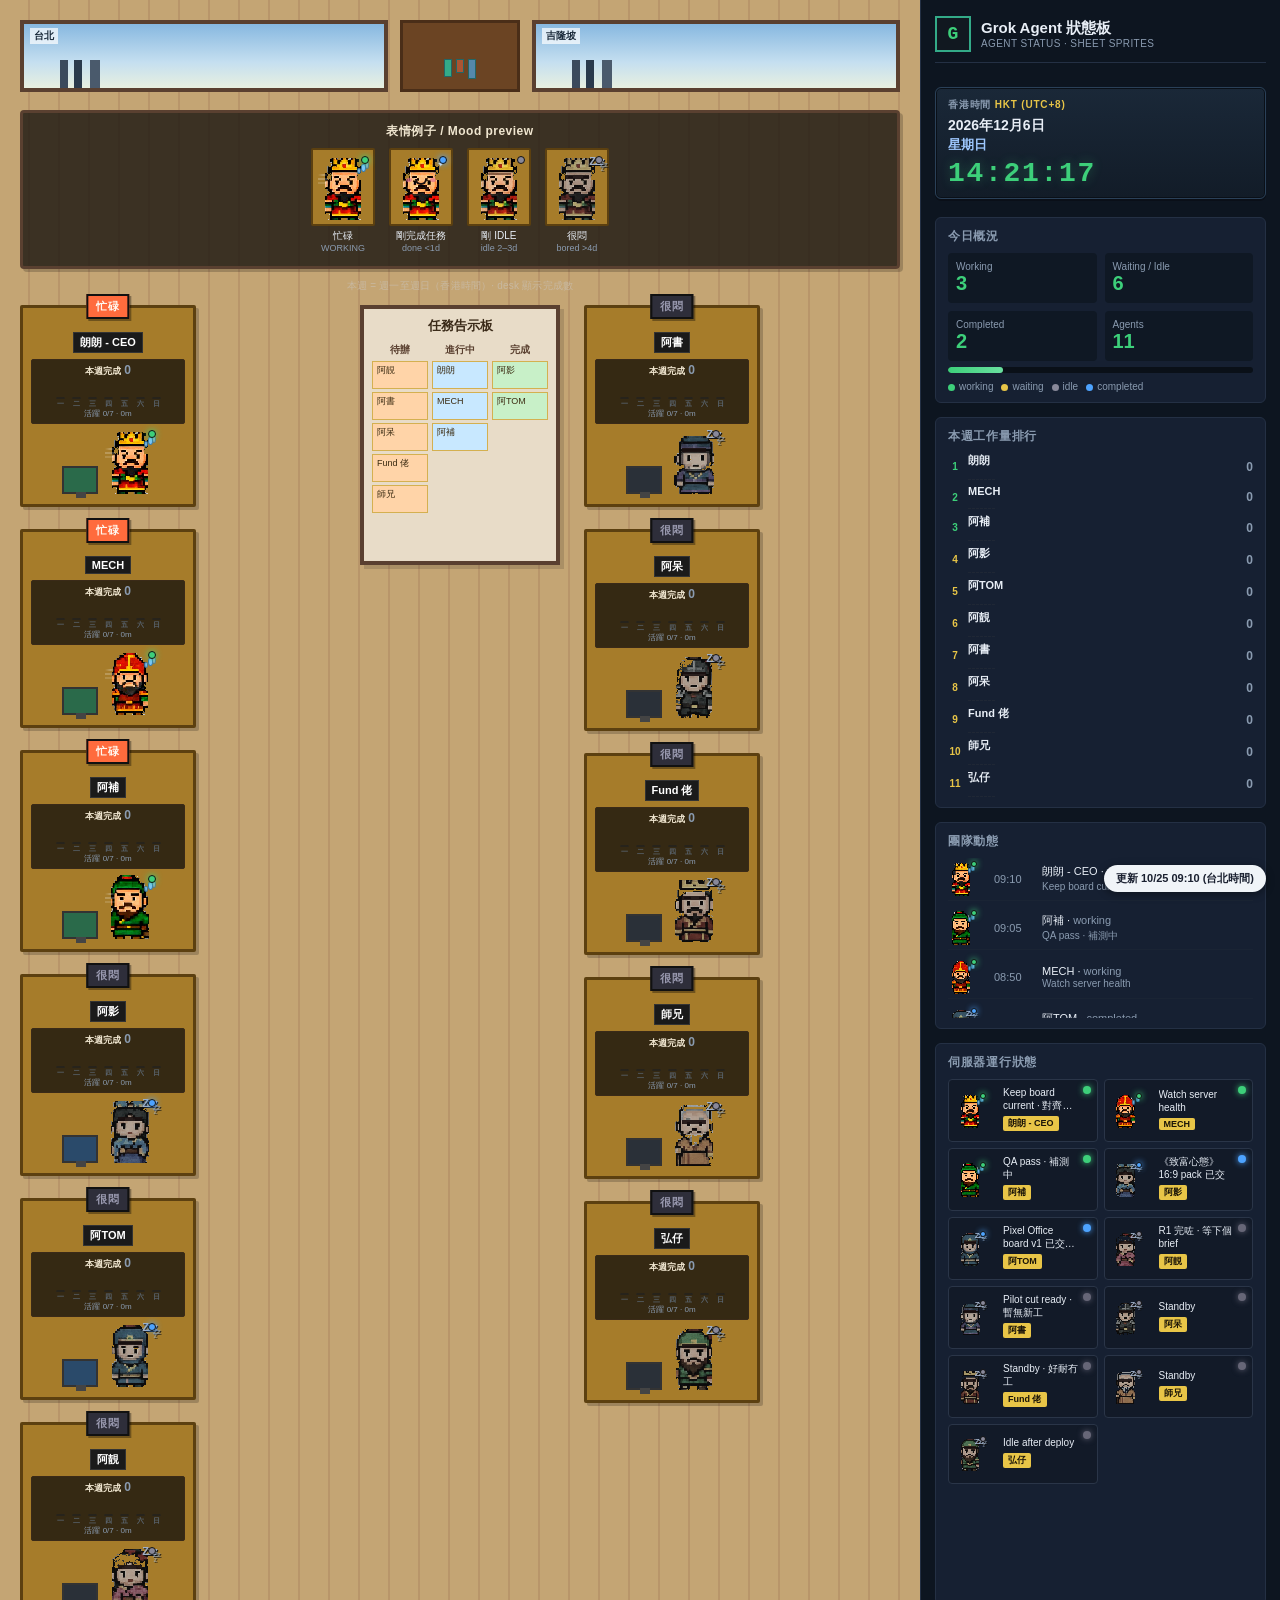
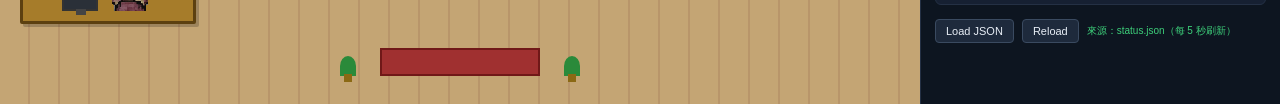
==== commit 8f666993: "fix(status-board): reset weekly counts every Monday 00:00 HKT Ignore a missing or stale week.weekSta" ====
--- a/agent-status-board/status-board.html
+++ b/agent-status-board/status-board.html
@@ -554,7 +554,7 @@
   </aside>
 </div>
 <script>
-const EMBEDDED_SAMPLE = {"updated_at": "2026-10-25T17:10:00+08:00", "agents": [{"id": "langlang", "name": "朗朗 - CEO", "status": "working", "task": "Keep board current · 對齊 live 進度", "updated_at": "2026-10-25T17:10:00+08:00", "lastActive": "2026-10-25T17:10:00+08:00", "week": {"weekStart": "2026-10-20", "completedByDay": [2, 3, 5, 4, 3, 1, 2], "completedTotal": 20, "activeDays": 7, "workingMinutes": 420}}, {"id": "mech", "name": "MECH", "status": "working", "task": "Watch server health", "updated_at": "2026-10-25T16:50:00+08:00", "lastActive": "2026-10-25T16:50:00+08:00", "week": {"weekStart": "2026-10-20", "completedByDay": [1, 1, 1, 1, 1, 1, 1], "completedTotal": 7, "activeDays": 7, "workingMinutes": 480}}, {"id": "abu", "name": "阿補", "status": "working", "task": "QA pass · 補測中", "updated_at": "2026-10-25T17:05:00+08:00", "lastActive": "2026-10-25T17:05:00+08:00", "week": {"weekStart": "2026-10-20", "completedByDay": [0, 0, 1, 0, 2, 0, 4], "completedTotal": 7, "activeDays": 3, "workingMinutes": 200}}, {"id": "aying", "name": "阿影", "status": "completed", "task": "《致富心態》16:9 pack 已交", "updated_at": "2026-10-25T09:10:00+08:00", "lastCompleted": "2026-10-25T09:10:00+08:00", "lastActive": "2026-10-25T09:10:00+08:00", "week": {"weekStart": "2026-10-20", "completedByDay": [0, 0, 0, 6, 3, 2, 0], "completedTotal": 11, "activeDays": 3, "workingMinutes": 260}}, {"id": "atom", "name": "阿TOM", "status": "completed", "task": "Pixel Office board v1 已交 zip", "updated_at": "2026-10-25T14:10:00+08:00", "lastCompleted": "2026-10-25T14:10:00+08:00", "lastActive": "2026-10-25T14:10:00+08:00", "week": {"weekStart": "2026-10-20", "completedByDay": [3, 2, 2, 1, 0, 0, 0], "completedTotal": 8, "activeDays": 4, "workingMinutes": 190}}, {"id": "aqing", "name": "阿靚", "status": "idle", "task": "R1 完咗 · 等下個 brief", "updated_at": "2026-10-23T05:10:00+08:00", "lastActive": "2026-10-23T05:10:00+08:00", "week": {"weekStart": "2026-10-20", "completedByDay": [0, 1, 0, 1, 0, 0, 0], "completedTotal": 2, "activeDays": 2, "workingMinutes": 80}}, {"id": "ashu", "name": "阿書", "status": "idle", "task": "Pilot cut ready · 暫無新工", "updated_at": "2026-10-22T17:10:00+08:00", "lastActive": "2026-10-22T17:10:00+08:00", "week": {"weekStart": "2026-10-20", "completedByDay": [1, 0, 0, 0, 0, 0, 0], "completedTotal": 1, "activeDays": 1, "workingMinutes": 40}}, {"id": "adai", "name": "阿呆", "status": "idle", "task": "Standby", "updated_at": "2026-10-23T17:10:00+08:00", "lastActive": "2026-10-23T17:10:00+08:00", "week": {"weekStart": "2026-10-20", "completedByDay": [0, 0, 2, 0, 0, 0, 0], "completedTotal": 2, "activeDays": 1, "workingMinutes": 70}}, {"id": "fund", "name": "Fund 佬", "status": "idle", "task": "Standby · 好耐冇工", "updated_at": "2026-10-20T17:10:00+08:00", "lastActive": "2026-10-20T17:10:00+08:00", "week": {"weekStart": "2026-10-20", "completedByDay": [0, 0, 0, 0, 0, 0, 0], "completedTotal": 0, "activeDays": 0, "workingMinutes": 0}}, {"id": "shixiong", "name": "師兄", "status": "idle", "task": "Standby", "updated_at": "2026-10-19T17:10:00+08:00", "lastActive": "2026-10-19T17:10:00+08:00", "week": {"weekStart": "2026-10-20", "completedByDay": [0, 0, 0, 0, 0, 1, 0], "completedTotal": 1, "activeDays": 1, "workingMinutes": 25}}, {"id": "hongzai", "name": "弘仔", "status": "idle", "task": "Idle after deploy", "updated_at": "2026-10-17T17:10:00+08:00", "lastActive": "2026-10-17T17:10:00+08:00", "week": {"weekStart": "2026-10-20", "completedByDay": [0, 0, 0, 0, 0, 0, 0], "completedTotal": 0, "activeDays": 0, "workingMinutes": 0}}]};
+const EMBEDDED_SAMPLE = {"updated_at":"2026-10-25T17:10:00+08:00","agents":[{"id":"langlang","name":"朗朗 - CEO","status":"working","task":"Keep board current · 對齊 live 進度","updated_at":"2026-10-25T17:10:00+08:00","lastActive":"2026-10-25T17:10:00+08:00","week":{"weekStart":"2026-10-26","completedByDay":[0,0,0,0,0,0,0],"completedTotal":0,"activeDays":0,"workingMinutes":0}},{"id":"mech","name":"MECH","status":"working","task":"Watch server health","updated_at":"2026-10-25T16:50:00+08:00","lastActive":"2026-10-25T16:50:00+08:00","week":{"weekStart":"2026-10-26","completedByDay":[0,0,0,0,0,0,0],"completedTotal":0,"activeDays":0,"workingMinutes":0}},{"id":"abu","name":"阿補","status":"working","task":"QA pass · 補測中","updated_at":"2026-10-25T17:05:00+08:00","lastActive":"2026-10-25T17:05:00+08:00","week":{"weekStart":"2026-10-26","completedByDay":[0,0,0,0,0,0,0],"completedTotal":0,"activeDays":0,"workingMinutes":0}},{"id":"aying","name":"阿影","status":"completed","task":"《致富心態》16:9 pack 已交","updated_at":"2026-10-25T09:10:00+08:00","lastCompleted":"2026-10-25T09:10:00+08:00","lastActive":"2026-10-25T09:10:00+08:00","week":{"weekStart":"2026-10-26","completedByDay":[0,0,0,0,0,0,0],"completedTotal":0,"activeDays":0,"workingMinutes":0}},{"id":"atom","name":"阿TOM","status":"completed","task":"Pixel Office board v1 已交 zip","updated_at":"2026-10-25T14:10:00+08:00","lastCompleted":"2026-10-25T14:10:00+08:00","lastActive":"2026-10-25T14:10:00+08:00","week":{"weekStart":"2026-10-26","completedByDay":[0,0,0,0,0,0,0],"completedTotal":0,"activeDays":0,"workingMinutes":0}},{"id":"aqing","name":"阿靚","status":"idle","task":"R1 完咗 · 等下個 brief","updated_at":"2026-10-23T05:10:00+08:00","lastActive":"2026-10-23T05:10:00+08:00","week":{"weekStart":"2026-10-26","completedByDay":[0,0,0,0,0,0,0],"completedTotal":0,"activeDays":0,"workingMinutes":0}},{"id":"ashu","name":"阿書","status":"idle","task":"Pilot cut ready · 暫無新工","updated_at":"2026-10-22T17:10:00+08:00","lastActive":"2026-10-22T17:10:00+08:00","week":{"weekStart":"2026-10-26","completedByDay":[0,0,0,0,0,0,0],"completedTotal":0,"activeDays":0,"workingMinutes":0}},{"id":"adai","name":"阿呆","status":"idle","task":"Standby","updated_at":"2026-10-23T17:10:00+08:00","lastActive":"2026-10-23T17:10:00+08:00","week":{"weekStart":"2026-10-26","completedByDay":[0,0,0,0,0,0,0],"completedTotal":0,"activeDays":0,"workingMinutes":0}},{"id":"fund","name":"Fund 佬","status":"idle","task":"Standby · 好耐冇工","updated_at":"2026-10-20T17:10:00+08:00","lastActive":"2026-10-20T17:10:00+08:00","week":{"weekStart":"2026-10-26","completedByDay":[0,0,0,0,0,0,0],"completedTotal":0,"activeDays":0,"workingMinutes":0}},{"id":"shixiong","name":"師兄","status":"idle","task":"Standby","updated_at":"2026-10-19T17:10:00+08:00","lastActive":"2026-10-19T17:10:00+08:00","week":{"weekStart":"2026-10-26","completedByDay":[0,0,0,0,0,0,0],"completedTotal":0,"activeDays":0,"workingMinutes":0}},{"id":"hongzai","name":"弘仔","status":"idle","task":"Idle after deploy","updated_at":"2026-10-17T17:10:00+08:00","lastActive":"2026-10-17T17:10:00+08:00","week":{"weekStart":"2026-10-26","completedByDay":[0,0,0,0,0,0,0],"completedTotal":0,"activeDays":0,"workingMinutes":0}}]};
 /* Cropped tiles embedded as data-URIs so file:// works with html alone. */
 const SPRITE_DATA = {
   "langlang": "[data-uri]",
@@ -751,10 +751,27 @@
 const WEEKDAY_EN = ["Mon","Tue","Wed","Thu","Fri","Sat","Sun"];
 const WEEK_BAR_MAX_PX = 16; /* tallest bar height in px */
 let boardWeekMaxDay = 1;    /* shared scale across all desks */
+let renderedWeekMonday = null;
+
+/* Week starts Monday 00:00 Asia/Hong_Kong. A missing or stale weekStart is not this week. */
+const WEEK_STALE_TIP = "新一週已歸零（上週數據已過期）";
+
+function freshWeekZeros(monday, stale) {
+  return {
+    weekStart: monday || null,
+    completedByDay: [0, 0, 0, 0, 0, 0, 0],
+    completedTotal: 0,
+    activeDays: 0,
+    workingMinutes: 0,
+    stale: !!stale,
+  };
+}
 
 function normalizeWeek(week) {
-  if (!week || typeof week !== "object") {
-    return { weekStart: null, completedByDay: null, completedTotal: null, activeDays: null, workingMinutes: null };
+  const monday = hkWeekMondayISO();
+  const start = week && week.weekStart != null ? String(week.weekStart).trim().slice(0, 10) : "";
+  if (!monday || !week || typeof week !== "object" || start !== monday) {
+    return freshWeekZeros(monday, true);
   }
   let days = Array.isArray(week.completedByDay) ? week.completedByDay.slice(0, 7) : null;
   if (days) {
@@ -767,11 +784,12 @@
   let active = week.activeDays;
   if (active == null && days) active = days.filter(function (n) { return n > 0; }).length;
   return {
-    weekStart: week.weekStart || null,
+    weekStart: monday,
     completedByDay: days,
     completedTotal: total,
     activeDays: active == null ? null : Number(active),
     workingMinutes: week.workingMinutes == null ? null : Number(week.workingMinutes),
+    stale: false,
   };
 }
 
@@ -836,7 +854,8 @@
   const minsLabel = formatWorkMinutes(w.workingMinutes);
   const metaParts = ["活躍 " + active + "/7"];
   if (minsLabel) metaParts.push(minsLabel);
-  const tipTotal = "本週完成 " + total + " 件 · scale max/day " + scale +
+  const tipTotal = (w.stale ? WEEK_STALE_TIP + " · " : "") +
+    "本週完成 " + total + " 件 · scale max/day " + scale +
     (start ? " · week " + start : "") + " · " + metaParts.join(" · ");
   return (
     '<div class="week-stats" title="' + escapeAttr(tipTotal) + '">' +
@@ -852,7 +871,7 @@
     const w = normalizeWeek(a.week);
     const days = w.completedByDay || [0,0,0,0,0,0,0];
     const total = w.completedTotal != null ? w.completedTotal : days.reduce(function (x, y) { return x + y; }, 0);
-    return { agent: a, days: days, total: total || 0 };
+    return { agent: a, days: days, total: total || 0, stale: !!w.stale };
   }).sort(function (a, b) { return b.total - a.total; });
   if (!rows.length) return '<div class="empty-hint">暫無資料</div>';
   const scale = Math.max(1, boardWeekMaxDay || 1);
@@ -862,8 +881,9 @@
       const h = n ? Math.max(2, Math.round((n / scale) * 10)) : 1;
       return '<i class="' + (n ? "" : "z") + '" style="height:' + h + 'px" title="' + n + '"></i>';
     }).join("");
+    const rankTip = name + " · 本週 " + row.total + " 件" + (row.stale ? " · " + WEEK_STALE_TIP : "");
     return (
-      '<div class="week-rank-row" title="' + escapeAttr(name + " · 本週 " + row.total + " 件") + '">' +
+      '<div class="week-rank-row" title="' + escapeAttr(rankTip) + '">' +
         '<span class="rk' + (idx < 3 ? " top" : "") + '">' + (idx + 1) + "</span>" +
         '<div class="who"><div>' + escapeHtml(name) + '</div><div class="spark">' + spark + "</div></div>" +
         '<span class="tot' + (row.total === 0 ? " zero" : "") + '">' + row.total + "</span></div>"
@@ -888,6 +908,7 @@
 
 function render(data) {
   currentData = data;
+  renderedWeekMonday = hkWeekMondayISO();
   const agents = Array.isArray(data.agents) ? data.agents.slice() : [];
   const banner = document.getElementById("waiting-banner");
   if (!agents.length) { banner.classList.add("show"); banner.textContent = "等待狀態資料中..."; }
@@ -1037,6 +1058,38 @@
   elDate.textContent = p.year + "年" + mNum + "月" + dNum + "日";
   elWd.textContent = p.weekdayZh;
   elTime.textContent = p.hour + ":" + p.minute + ":" + p.second;
+  /* Open boards zero at Monday 00:00 HKT even before the next status.json fetch. */
+  if (currentData) {
+    const monday = hkWeekMondayISO();
+    if (renderedWeekMonday && monday !== renderedWeekMonday) render(currentData);
+  }
+}
+
+/* Monday 00:00 Asia/Hong_Kong starts the week. Read the HK civil date, then step
+   back to Monday with UTC calendar math so the browser timezone cannot move the boundary.
+   2026-10-25T16:00:00Z is Mon 2026-10-26 00:00 HKT; 1ms earlier is still the previous Monday. */
+function hkWeekMondayISO(date) {
+  const d = date instanceof Date ? date : new Date();
+  const fmt = new Intl.DateTimeFormat("en-US", {
+    timeZone: HK_TZ,
+    year: "numeric",
+    month: "2-digit",
+    day: "2-digit",
+    weekday: "short",
+  });
+  const map = {};
+  fmt.formatToParts(d).forEach(function (p) {
+    if (p.type !== "literal") map[p.type] = p.value;
+  });
+  const wdIdx = { Sun: 0, Mon: 1, Tue: 2, Wed: 3, Thu: 4, Fri: 5, Sat: 6 }[map.weekday];
+  if (wdIdx == null || !map.year) return "";
+  const back = wdIdx === 0 ? 6 : wdIdx - 1;
+  const utc = new Date(Date.UTC(Number(map.year), Number(map.month) - 1, Number(map.day)));
+  utc.setUTCDate(utc.getUTCDate() - back);
+  const y = utc.getUTCFullYear();
+  const m = String(utc.getUTCMonth() + 1).padStart(2, "0");
+  const day = String(utc.getUTCDate()).padStart(2, "0");
+  return y + "-" + m + "-" + day;
 }
 
 function startHkClock() {
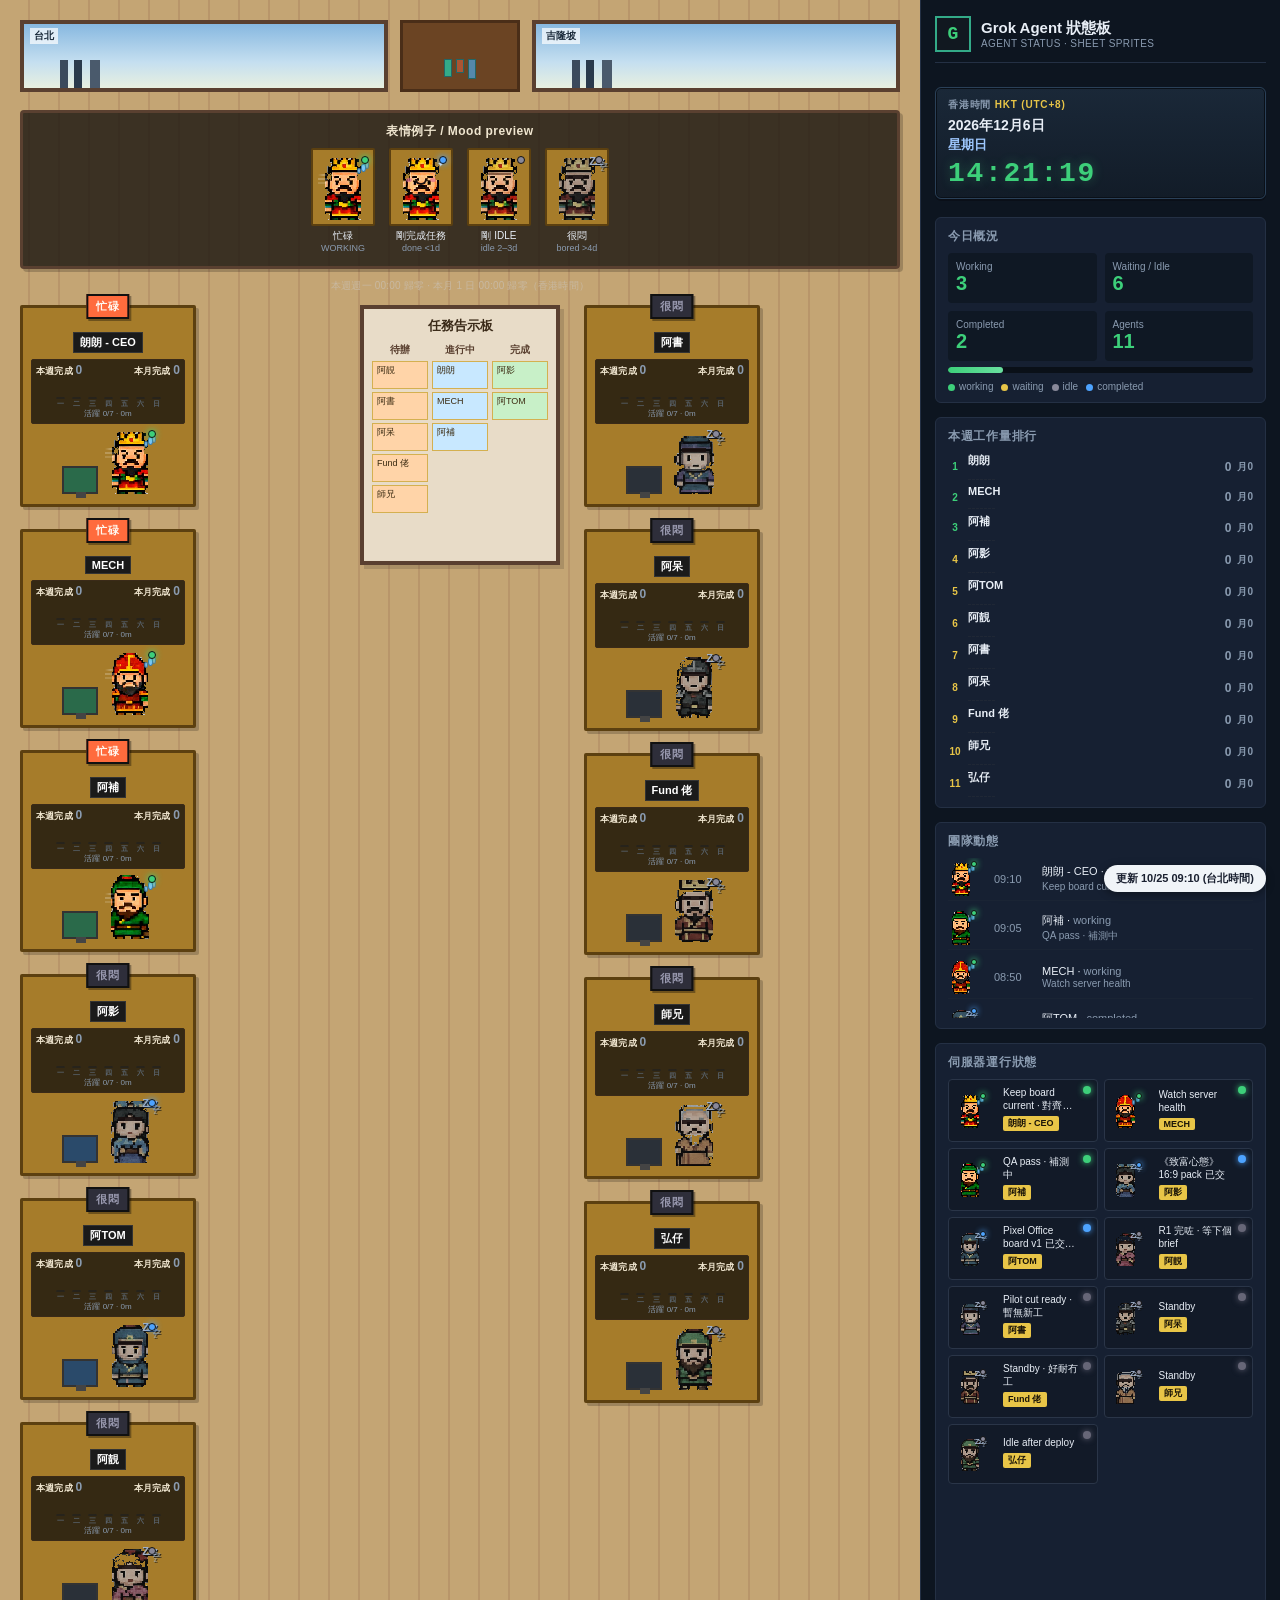
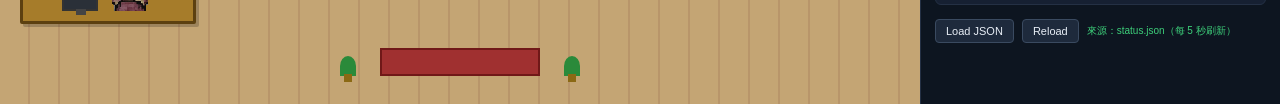
==== commit 74606fb5: "feat(status-board): show monthly completions with a 1st-of-month reset Add 本月完成 beside the weekly to" ====
--- a/agent-status-board/status-board.html
+++ b/agent-status-board/status-board.html
@@ -83,14 +83,23 @@
     background: #1a140ecc; border: 1px solid #3a2a18; border-radius: 2px;
     width: 100%; max-width: 160px; text-align: center;
   }
-  .desk .week-stats .week-total {
+  .desk .period-totals {
+    display: flex; justify-content: space-between; align-items: baseline; gap: 6px;
+    margin-bottom: 2px;
+  }
+  .desk .week-stats .week-total,
+  .desk .week-stats .month-total {
     font-size: 9px; font-weight: 700; color: #f0e6d0; letter-spacing: .02em;
-    margin-bottom: 2px; line-height: 1.2;
-  }
-  .desk .week-stats .week-total .num {
-    color: #3dcf7a; font-size: 12px; font-weight: 800;
-  }
-  .desk .week-stats .week-total .num.zero { color: #8a9bb0; }
+    line-height: 1.2; white-space: nowrap;
+  }
+  .desk .week-stats .week-total .num,
+  .desk .week-stats .month-total .num {
+    font-size: 12px; font-weight: 800;
+  }
+  .desk .week-stats .week-total .num { color: #3dcf7a; }
+  .desk .week-stats .month-total .num { color: #7ec8ff; }
+  .desk .week-stats .week-total .num.zero,
+  .desk .week-stats .month-total .num.zero { color: #8a9bb0; }
   .desk .week-bars {
     display: flex; gap: 2px; justify-content: center; align-items: flex-end;
     height: 28px; padding-top: 2px;
@@ -129,7 +138,7 @@
   /* 本週工作量排行 */
   .week-rank-list { display: flex; flex-direction: column; gap: 5px; }
   .week-rank-row {
-    display: grid; grid-template-columns: 14px 1fr auto; gap: 6px; align-items: center;
+    display: grid; grid-template-columns: 14px 1fr auto auto; gap: 6px; align-items: center;
     font-size: 11px; color: var(--text);
   }
   .week-rank-row .rk {
@@ -152,6 +161,11 @@
     font-weight: 800; color: #3dcf7a; font-size: 12px; font-variant-numeric: tabular-nums;
   }
   .week-rank-row .tot.zero { color: #8a9bb0; }
+  .week-rank-row .mo {
+    font-size: 10px; font-weight: 700; color: #7ec8ff; font-variant-numeric: tabular-nums;
+    white-space: nowrap;
+  }
+  .week-rank-row .mo.zero { color: #8a9bb0; }
 
   .desk-inner { display: flex; align-items: flex-end; gap: 8px; justify-content: center; }
 
@@ -497,7 +511,7 @@
       <h3>表情例子 / Mood preview</h3>
       <div class="mood-preview-row" id="mood-preview-row"></div>
     </div>
-    <p class="week-legend">本週 = 週一至週日（香港時間）· desk 顯示完成數</p>
+    <p class="week-legend">本週週一 00:00 歸零 · 本月 1 日 00:00 歸零（香港時間）</p>
     <div class="office-grid">
       <div class="desk-col" id="desks-left"></div>
       <div class="bulletin">
@@ -554,7 +568,7 @@
   </aside>
 </div>
 <script>
-const EMBEDDED_SAMPLE = {"updated_at":"2026-10-25T17:10:00+08:00","agents":[{"id":"langlang","name":"朗朗 - CEO","status":"working","task":"Keep board current · 對齊 live 進度","updated_at":"2026-10-25T17:10:00+08:00","lastActive":"2026-10-25T17:10:00+08:00","week":{"weekStart":"2026-10-26","completedByDay":[0,0,0,0,0,0,0],"completedTotal":0,"activeDays":0,"workingMinutes":0}},{"id":"mech","name":"MECH","status":"working","task":"Watch server health","updated_at":"2026-10-25T16:50:00+08:00","lastActive":"2026-10-25T16:50:00+08:00","week":{"weekStart":"2026-10-26","completedByDay":[0,0,0,0,0,0,0],"completedTotal":0,"activeDays":0,"workingMinutes":0}},{"id":"abu","name":"阿補","status":"working","task":"QA pass · 補測中","updated_at":"2026-10-25T17:05:00+08:00","lastActive":"2026-10-25T17:05:00+08:00","week":{"weekStart":"2026-10-26","completedByDay":[0,0,0,0,0,0,0],"completedTotal":0,"activeDays":0,"workingMinutes":0}},{"id":"aying","name":"阿影","status":"completed","task":"《致富心態》16:9 pack 已交","updated_at":"2026-10-25T09:10:00+08:00","lastCompleted":"2026-10-25T09:10:00+08:00","lastActive":"2026-10-25T09:10:00+08:00","week":{"weekStart":"2026-10-26","completedByDay":[0,0,0,0,0,0,0],"completedTotal":0,"activeDays":0,"workingMinutes":0}},{"id":"atom","name":"阿TOM","status":"completed","task":"Pixel Office board v1 已交 zip","updated_at":"2026-10-25T14:10:00+08:00","lastCompleted":"2026-10-25T14:10:00+08:00","lastActive":"2026-10-25T14:10:00+08:00","week":{"weekStart":"2026-10-26","completedByDay":[0,0,0,0,0,0,0],"completedTotal":0,"activeDays":0,"workingMinutes":0}},{"id":"aqing","name":"阿靚","status":"idle","task":"R1 完咗 · 等下個 brief","updated_at":"2026-10-23T05:10:00+08:00","lastActive":"2026-10-23T05:10:00+08:00","week":{"weekStart":"2026-10-26","completedByDay":[0,0,0,0,0,0,0],"completedTotal":0,"activeDays":0,"workingMinutes":0}},{"id":"ashu","name":"阿書","status":"idle","task":"Pilot cut ready · 暫無新工","updated_at":"2026-10-22T17:10:00+08:00","lastActive":"2026-10-22T17:10:00+08:00","week":{"weekStart":"2026-10-26","completedByDay":[0,0,0,0,0,0,0],"completedTotal":0,"activeDays":0,"workingMinutes":0}},{"id":"adai","name":"阿呆","status":"idle","task":"Standby","updated_at":"2026-10-23T17:10:00+08:00","lastActive":"2026-10-23T17:10:00+08:00","week":{"weekStart":"2026-10-26","completedByDay":[0,0,0,0,0,0,0],"completedTotal":0,"activeDays":0,"workingMinutes":0}},{"id":"fund","name":"Fund 佬","status":"idle","task":"Standby · 好耐冇工","updated_at":"2026-10-20T17:10:00+08:00","lastActive":"2026-10-20T17:10:00+08:00","week":{"weekStart":"2026-10-26","completedByDay":[0,0,0,0,0,0,0],"completedTotal":0,"activeDays":0,"workingMinutes":0}},{"id":"shixiong","name":"師兄","status":"idle","task":"Standby","updated_at":"2026-10-19T17:10:00+08:00","lastActive":"2026-10-19T17:10:00+08:00","week":{"weekStart":"2026-10-26","completedByDay":[0,0,0,0,0,0,0],"completedTotal":0,"activeDays":0,"workingMinutes":0}},{"id":"hongzai","name":"弘仔","status":"idle","task":"Idle after deploy","updated_at":"2026-10-17T17:10:00+08:00","lastActive":"2026-10-17T17:10:00+08:00","week":{"weekStart":"2026-10-26","completedByDay":[0,0,0,0,0,0,0],"completedTotal":0,"activeDays":0,"workingMinutes":0}}]};
+const EMBEDDED_SAMPLE = {"updated_at":"2026-10-25T17:10:00+08:00","agents":[{"id":"langlang","name":"朗朗 - CEO","status":"working","task":"Keep board current · 對齊 live 進度","updated_at":"2026-10-25T17:10:00+08:00","lastActive":"2026-10-25T17:10:00+08:00","week":{"weekStart":"2026-10-26","completedByDay":[0,0,0,0,0,0,0],"completedTotal":0,"activeDays":0,"workingMinutes":0},"month":{"monthStart":"2026-10-01","completedTotal":20}},{"id":"mech","name":"MECH","status":"working","task":"Watch server health","updated_at":"2026-10-25T16:50:00+08:00","lastActive":"2026-10-25T16:50:00+08:00","week":{"weekStart":"2026-10-26","completedByDay":[0,0,0,0,0,0,0],"completedTotal":0,"activeDays":0,"workingMinutes":0},"month":{"monthStart":"2026-10-01","completedTotal":7}},{"id":"abu","name":"阿補","status":"working","task":"QA pass · 補測中","updated_at":"2026-10-25T17:05:00+08:00","lastActive":"2026-10-25T17:05:00+08:00","week":{"weekStart":"2026-10-26","completedByDay":[0,0,0,0,0,0,0],"completedTotal":0,"activeDays":0,"workingMinutes":0},"month":{"monthStart":"2026-10-01","completedTotal":7}},{"id":"aying","name":"阿影","status":"completed","task":"《致富心態》16:9 pack 已交","updated_at":"2026-10-25T09:10:00+08:00","lastCompleted":"2026-10-25T09:10:00+08:00","lastActive":"2026-10-25T09:10:00+08:00","week":{"weekStart":"2026-10-26","completedByDay":[0,0,0,0,0,0,0],"completedTotal":0,"activeDays":0,"workingMinutes":0},"month":{"monthStart":"2026-10-01","completedTotal":11}},{"id":"atom","name":"阿TOM","status":"completed","task":"Pixel Office board v1 已交 zip","updated_at":"2026-10-25T14:10:00+08:00","lastCompleted":"2026-10-25T14:10:00+08:00","lastActive":"2026-10-25T14:10:00+08:00","week":{"weekStart":"2026-10-26","completedByDay":[0,0,0,0,0,0,0],"completedTotal":0,"activeDays":0,"workingMinutes":0},"month":{"monthStart":"2026-10-01","completedTotal":8}},{"id":"aqing","name":"阿靚","status":"idle","task":"R1 完咗 · 等下個 brief","updated_at":"2026-10-23T05:10:00+08:00","lastActive":"2026-10-23T05:10:00+08:00","week":{"weekStart":"2026-10-26","completedByDay":[0,0,0,0,0,0,0],"completedTotal":0,"activeDays":0,"workingMinutes":0},"month":{"monthStart":"2026-10-01","completedTotal":2}},{"id":"ashu","name":"阿書","status":"idle","task":"Pilot cut ready · 暫無新工","updated_at":"2026-10-22T17:10:00+08:00","lastActive":"2026-10-22T17:10:00+08:00","week":{"weekStart":"2026-10-26","completedByDay":[0,0,0,0,0,0,0],"completedTotal":0,"activeDays":0,"workingMinutes":0},"month":{"monthStart":"2026-10-01","completedTotal":1}},{"id":"adai","name":"阿呆","status":"idle","task":"Standby","updated_at":"2026-10-23T17:10:00+08:00","lastActive":"2026-10-23T17:10:00+08:00","week":{"weekStart":"2026-10-26","completedByDay":[0,0,0,0,0,0,0],"completedTotal":0,"activeDays":0,"workingMinutes":0},"month":{"monthStart":"2026-10-01","completedTotal":2}},{"id":"fund","name":"Fund 佬","status":"idle","task":"Standby · 好耐冇工","updated_at":"2026-10-20T17:10:00+08:00","lastActive":"2026-10-20T17:10:00+08:00","week":{"weekStart":"2026-10-26","completedByDay":[0,0,0,0,0,0,0],"completedTotal":0,"activeDays":0,"workingMinutes":0},"month":{"monthStart":"2026-10-01","completedTotal":0}},{"id":"shixiong","name":"師兄","status":"idle","task":"Standby","updated_at":"2026-10-19T17:10:00+08:00","lastActive":"2026-10-19T17:10:00+08:00","week":{"weekStart":"2026-10-26","completedByDay":[0,0,0,0,0,0,0],"completedTotal":0,"activeDays":0,"workingMinutes":0},"month":{"monthStart":"2026-10-01","completedTotal":1}},{"id":"hongzai","name":"弘仔","status":"idle","task":"Idle after deploy","updated_at":"2026-10-17T17:10:00+08:00","lastActive":"2026-10-17T17:10:00+08:00","week":{"weekStart":"2026-10-26","completedByDay":[0,0,0,0,0,0,0],"completedTotal":0,"activeDays":0,"workingMinutes":0},"month":{"monthStart":"2026-10-01","completedTotal":0}}]};
 /* Cropped tiles embedded as data-URIs so file:// works with html alone. */
 const SPRITE_DATA = {
   "langlang": "[data-uri]",
@@ -752,9 +766,11 @@
 const WEEK_BAR_MAX_PX = 16; /* tallest bar height in px */
 let boardWeekMaxDay = 1;    /* shared scale across all desks */
 let renderedWeekMonday = null;
+let renderedMonthStart = null;
 
 /* Week starts Monday 00:00 Asia/Hong_Kong. A missing or stale weekStart is not this week. */
 const WEEK_STALE_TIP = "新一週已歸零（上週數據已過期）";
+const MONTH_STALE_TIP = "新一月已歸零（上月數據已過期）";
 
 function freshWeekZeros(monday, stale) {
   return {
@@ -793,6 +809,29 @@
   };
 }
 
+function normalizeMonth(month) {
+  const start = hkMonthStartISO();
+  const given = month && month.monthStart != null ? String(month.monthStart).trim().slice(0, 10) : "";
+  if (!start || !month || typeof month !== "object" || given !== start) {
+    return { monthStart: start || null, completedTotal: 0, stale: true };
+  }
+  let total = Number(month.completedTotal);
+  if (isNaN(total) || total < 0) total = 0;
+  else total = Math.floor(total);
+  return { monthStart: start, completedTotal: total, stale: false };
+}
+
+function monthTotalHTML(agent) {
+  const m = normalizeMonth(agent && agent.month);
+  const n = m.completedTotal;
+  const tip = (m.stale ? MONTH_STALE_TIP + " · " : "") +
+    "本月完成 " + n + " 件" + (m.monthStart ? " · month " + m.monthStart : "");
+  return (
+    '<div class="month-total" title="' + escapeAttr(tip) + '">本月完成 <span class="num' +
+      (n === 0 ? " zero" : "") + '">' + escapeHtml(String(n)) + "</span></div>"
+  );
+}
+
 function computeBoardWeekMaxDay(agents) {
   let m = 1;
   (agents || []).forEach(function (a) {
@@ -826,7 +865,10 @@
   if (!hasDays && !hasTotal) {
     return (
       '<div class="week-stats" title="本週完成：暫無資料">' +
-        '<div class="week-total">本週完成 <span class="num zero">—</span></div>' +
+        '<div class="period-totals">' +
+          '<div class="week-total">本週完成 <span class="num zero">—</span></div>' +
+          monthTotalHTML(agent) +
+        "</div>" +
         '<div class="week-bars">' +
           WEEKDAY_ZH.map(function (lab, i) {
             return '<div class="d empty" title="' + WEEKDAY_EN[i] + " " + lab + ' 0">' +
@@ -859,8 +901,11 @@
     (start ? " · week " + start : "") + " · " + metaParts.join(" · ");
   return (
     '<div class="week-stats" title="' + escapeAttr(tipTotal) + '">' +
-      '<div class="week-total">本週完成 <span class="num' + (total === 0 ? " zero" : "") + '">' +
-        escapeHtml(String(total)) + "</span></div>" +
+      '<div class="period-totals">' +
+        '<div class="week-total">本週完成 <span class="num' + (total === 0 ? " zero" : "") + '">' +
+          escapeHtml(String(total)) + "</span></div>" +
+        monthTotalHTML(agent) +
+      "</div>" +
       '<div class="week-bars">' + bars + "</div>" +
       '<div class="week-meta">' + escapeHtml(metaParts.join(" · ")) + "</div></div>"
   );
@@ -869,9 +914,13 @@
 function weekRankHTML(agents) {
   const rows = (agents || []).map(function (a) {
     const w = normalizeWeek(a.week);
+    const m = normalizeMonth(a.month);
     const days = w.completedByDay || [0,0,0,0,0,0,0];
     const total = w.completedTotal != null ? w.completedTotal : days.reduce(function (x, y) { return x + y; }, 0);
-    return { agent: a, days: days, total: total || 0, stale: !!w.stale };
+    return {
+      agent: a, days: days, total: total || 0, stale: !!w.stale,
+      monthTotal: m.completedTotal, monthStale: !!m.stale,
+    };
   }).sort(function (a, b) { return b.total - a.total; });
   if (!rows.length) return '<div class="empty-hint">暫無資料</div>';
   const scale = Math.max(1, boardWeekMaxDay || 1);
@@ -881,12 +930,17 @@
       const h = n ? Math.max(2, Math.round((n / scale) * 10)) : 1;
       return '<i class="' + (n ? "" : "z") + '" style="height:' + h + 'px" title="' + n + '"></i>';
     }).join("");
-    const rankTip = name + " · 本週 " + row.total + " 件" + (row.stale ? " · " + WEEK_STALE_TIP : "");
+    const rankTip = name + " · 本週 " + row.total + " 件 · 本月 " + row.monthTotal + " 件" +
+      (row.stale ? " · " + WEEK_STALE_TIP : "") +
+      (row.monthStale ? " · " + MONTH_STALE_TIP : "");
+    const monthTip = "本月 " + row.monthTotal + " 件" + (row.monthStale ? " · " + MONTH_STALE_TIP : "");
     return (
       '<div class="week-rank-row" title="' + escapeAttr(rankTip) + '">' +
         '<span class="rk' + (idx < 3 ? " top" : "") + '">' + (idx + 1) + "</span>" +
         '<div class="who"><div>' + escapeHtml(name) + '</div><div class="spark">' + spark + "</div></div>" +
-        '<span class="tot' + (row.total === 0 ? " zero" : "") + '">' + row.total + "</span></div>"
+        '<span class="tot' + (row.total === 0 ? " zero" : "") + '">' + row.total + "</span>" +
+        '<span class="mo' + (row.monthTotal === 0 ? " zero" : "") + '" title="' + escapeAttr(monthTip) + '">月' +
+          row.monthTotal + "</span></div>"
     );
   }).join("");
 }
@@ -909,6 +963,7 @@
 function render(data) {
   currentData = data;
   renderedWeekMonday = hkWeekMondayISO();
+  renderedMonthStart = hkMonthStartISO();
   const agents = Array.isArray(data.agents) ? data.agents.slice() : [];
   const banner = document.getElementById("waiting-banner");
   if (!agents.length) { banner.classList.add("show"); banner.textContent = "等待狀態資料中..."; }
@@ -1058,10 +1113,13 @@
   elDate.textContent = p.year + "年" + mNum + "月" + dNum + "日";
   elWd.textContent = p.weekdayZh;
   elTime.textContent = p.hour + ":" + p.minute + ":" + p.second;
-  /* Open boards zero at Monday 00:00 HKT even before the next status.json fetch. */
+  /* Open boards zero at Monday 00:00 HKT and on the 1st at 00:00 HKT, before the next fetch. */
   if (currentData) {
     const monday = hkWeekMondayISO();
-    if (renderedWeekMonday && monday !== renderedWeekMonday) render(currentData);
+    const monthStart = hkMonthStartISO();
+    const weekRolled = renderedWeekMonday && monday !== renderedWeekMonday;
+    const monthRolled = renderedMonthStart && monthStart !== renderedMonthStart;
+    if (weekRolled || monthRolled) render(currentData);
   }
 }
 
@@ -1092,6 +1150,23 @@
   return y + "-" + m + "-" + day;
 }
 
+/* Calendar month starts at 00:00 Asia/Hong_Kong on the 1st, after the 28th/29th/30th/31st ends.
+   The Hong Kong civil month is enough: 2026-10-31T16:00:00Z is 2026-11-01 00:00 HKT. */
+function hkMonthStartISO(date) {
+  const d = date instanceof Date ? date : new Date();
+  const fmt = new Intl.DateTimeFormat("en-US", {
+    timeZone: HK_TZ,
+    year: "numeric",
+    month: "2-digit",
+  });
+  const map = {};
+  fmt.formatToParts(d).forEach(function (p) {
+    if (p.type !== "literal") map[p.type] = p.value;
+  });
+  if (!map.year || !map.month) return "";
+  return map.year + "-" + map.month + "-01";
+}
+
 function startHkClock() {
   renderHkClock();
   if (hkClockTimer) clearInterval(hkClockTimer);
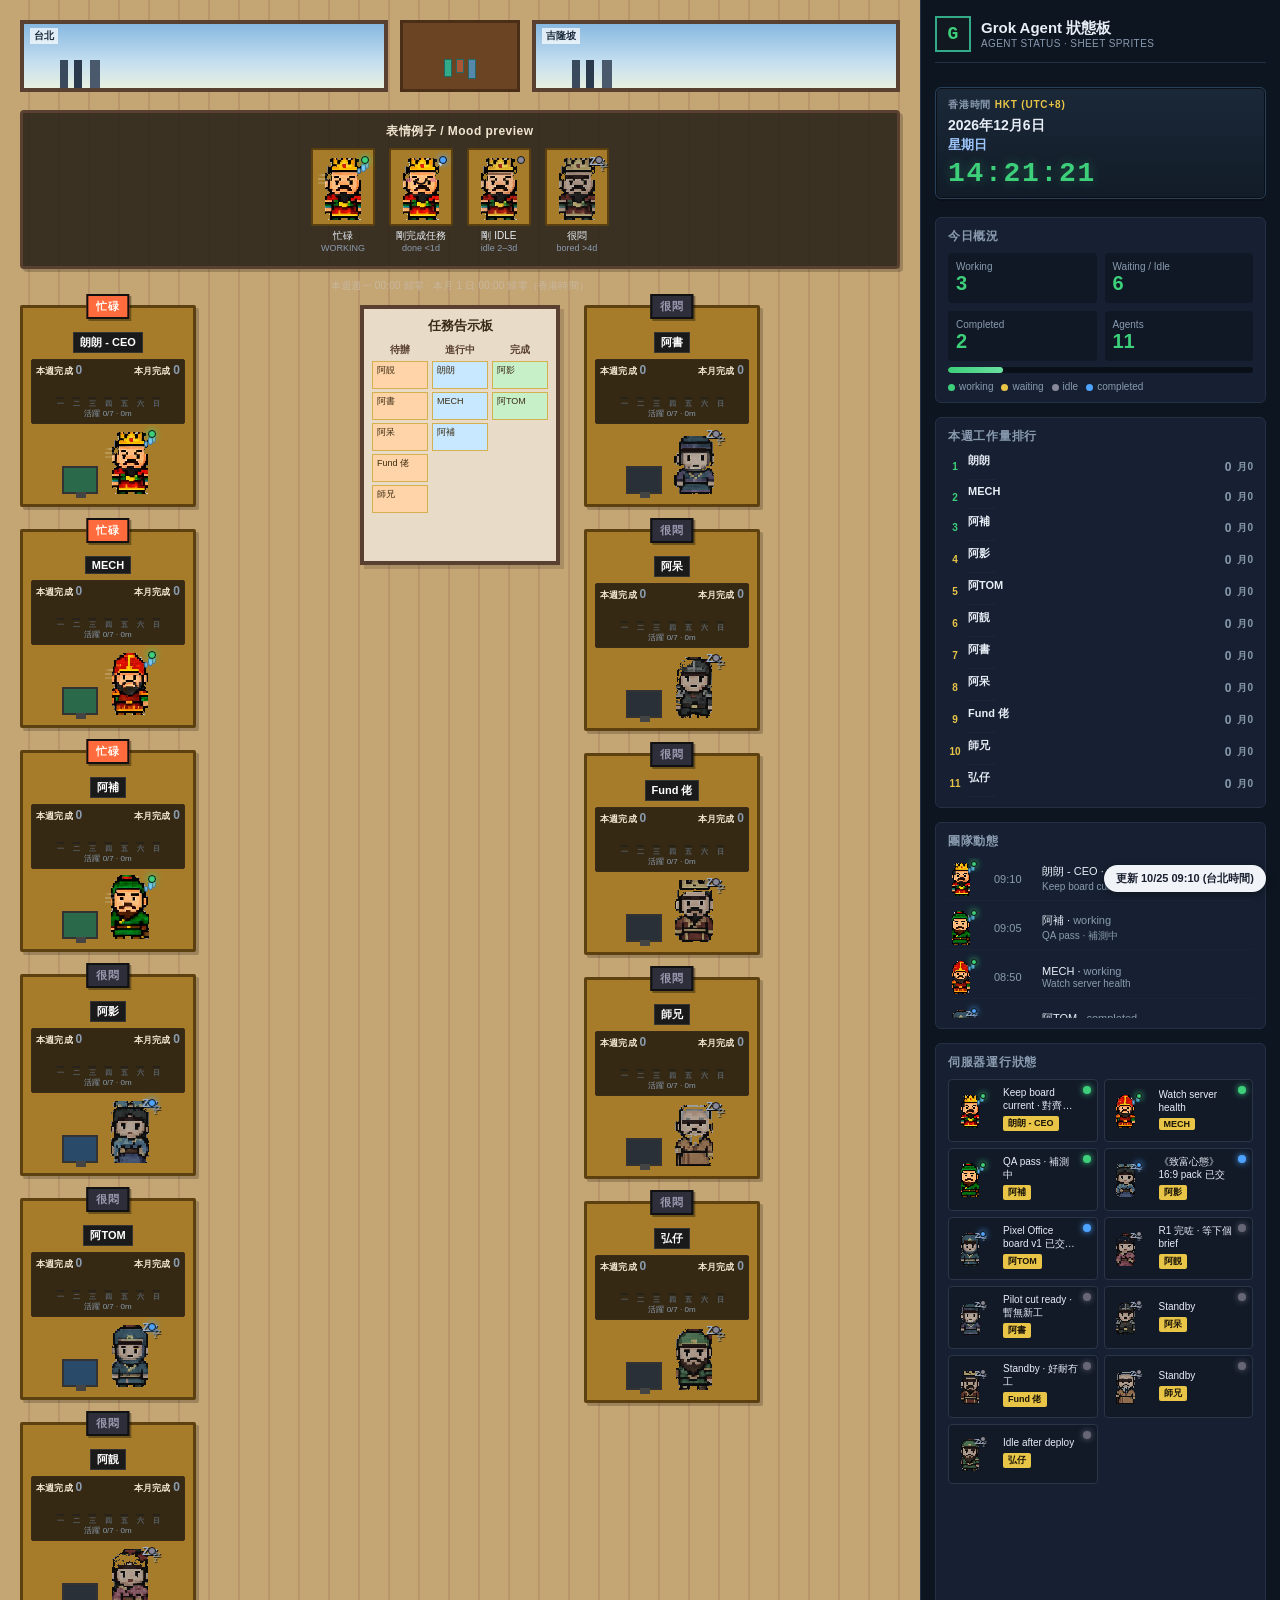
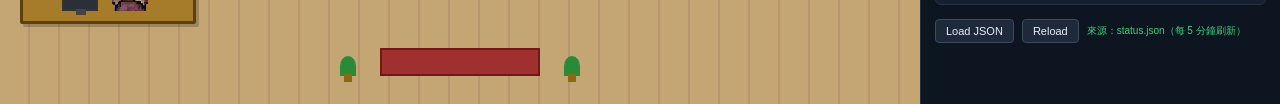
==== commit cb0ee38d: "fix(status-board): poll status.json every 5 minutes Live data is pushed about every 4 hours, so a 5-" ====
--- a/agent-status-board/status-board.html
+++ b/agent-status-board/status-board.html
@@ -1028,7 +1028,7 @@
 
 function updateSourceNote() {
   const el=document.getElementById("source-note");
-  if (dataSource==="fetch"){ el.className="source-note ok"; el.textContent="來源：status.json（每 5 秒刷新）"; }
+  if (dataSource==="fetch"){ el.className="source-note ok"; el.textContent="來源：status.json（每 5 分鐘刷新）"; }
   else if (dataSource==="file"){ el.className="source-note ok"; el.textContent="來源：已用 Load JSON 載入（本地檔）"; }
   else if (dataSource==="embedded"){ el.className="source-note warn"; el.textContent="fetch 失敗 → 用內嵌 sample。可按 Load JSON 載入 status.json"; }
   else { el.className="source-note warn"; el.textContent="等待狀態資料中..."; }
@@ -1052,7 +1052,7 @@
     if (dataSource==="file") return;
     const ok2=await tryFetch();
     if (!ok2 && dataSource==="fetch"){ dataSource="embedded"; updateSourceNote(); }
-  }, 5000);
+  }, 300000);
 }
 
 document.getElementById("file-input").addEventListener("change", function (ev) {
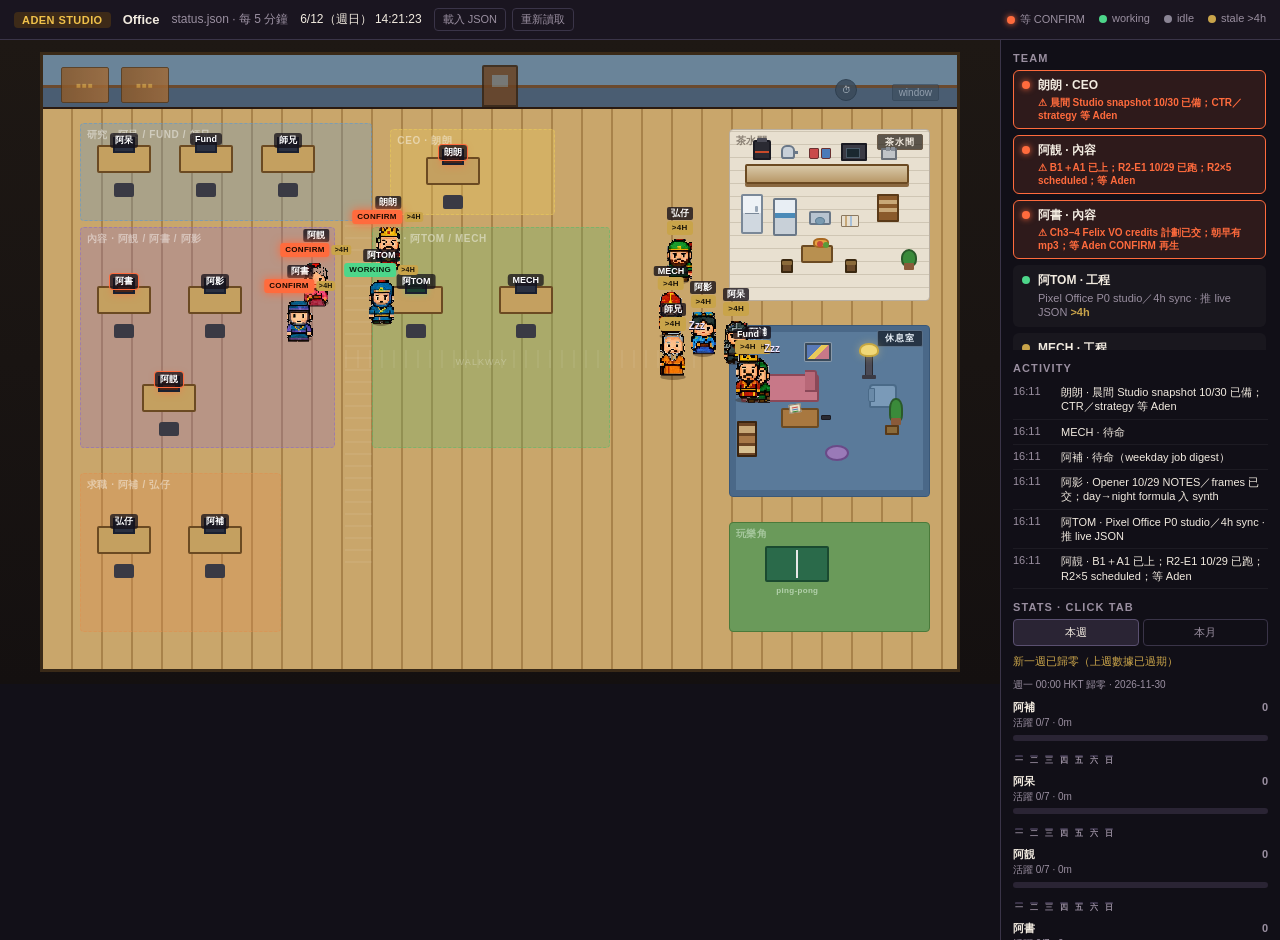
==== commit 774d996d: "feat(status-board): office v2 floor with walking agents Replace the desk grid with the approved stud" ====
--- a/agent-status-board/status-board.html
+++ b/agent-status-board/status-board.html
@@ -1,1181 +1,61 @@
 <!DOCTYPE html>
 <html lang="zh-Hant">
 <head>
-<meta charset="UTF-8" />
-<meta name="viewport" content="width=device-width, initial-scale=1" />
-<title>Grok Agent 狀態板</title>
-<style>
-  :root {
-    --floor: #c4a574; --floor-line: #b8956a; --desk-top: #a67c2a;
-    --dash-bg: #0d1520; --dash-card: #162032; --dash-border: #243044;
-    --text: #e8eef6; --muted: #8a9bb0; --green: #3dcf7a; --yellow: #e8c547;
-    --blue: #4da3ff; --orange: #f0a05a; --tag-bg: #1a1a1a;
-  }
-  * { box-sizing: border-box; margin: 0; padding: 0; }
-  body {
-    font-family: "Segoe UI", "PingFang TC", "Noto Sans TC", "Microsoft JhengHei", sans-serif;
-    background: #080c12; color: var(--text); min-height: 100vh; overflow-x: hidden;
-  }
-  .app {
-    display: grid; grid-template-columns: 1fr minmax(280px, 360px);
-    min-height: 100vh; max-width: 1480px; margin: 0 auto;
-  }
-  @media (max-width: 900px) { .app { grid-template-columns: 1fr; } }
-
-  .office {
-    background: repeating-linear-gradient(90deg, var(--floor) 0 28px, var(--floor-line) 28px 30px);
-    position: relative; padding: 20px 20px 28px; min-height: 720px; image-rendering: pixelated;
-  }
-  .office-skyline { display: flex; justify-content: space-between; gap: 12px; margin-bottom: 18px; }
-  .window {
-    flex: 1; background: linear-gradient(#87b8e0,#c5dff0 60%,#e8f0e0);
-    border: 4px solid #5a4030; height: 72px; position: relative; overflow: hidden;
-  }
-  .window::before {
-    content: ""; position: absolute; bottom: 0; left: 10%; right: 10%; height: 28px;
-    background: linear-gradient(90deg,#3a4a5c 0 8px,transparent 8px 14px,#2a3a4c 14px 22px,transparent 22px 30px,#4a5a6c 30px 40px,transparent 40px);
-  }
-  .window-label {
-    position: absolute; top: 4px; left: 6px; font-size: 10px; color: #1a2a3a;
-    background: rgba(255,255,255,.7); padding: 1px 4px; font-weight: 600;
-  }
-  .bar-area {
-    width: 120px; background: #6b4423; border: 3px solid #4a2e18;
-    display: flex; flex-direction: column; align-items: center; justify-content: flex-end; padding: 6px;
-  }
-  .bar-area .bottles { display: flex; gap: 4px; margin-bottom: 4px; }
-  .bar-area .bottle { width: 8px; height: 18px; background: #3a8; border: 1px solid #266; }
-  .bar-area .bottle:nth-child(2) { background: #a53; height: 14px; }
-  .bar-area .bottle:nth-child(3) { background: #58a; height: 20px; }
-
-  .office-grid { display: grid; grid-template-columns: 1fr auto 1fr; gap: 20px 24px; align-items: start; }
-  .desk-col { display: flex; flex-direction: column; gap: 22px; }
-
-  .desk {
-    background: var(--desk-top); border: 3px solid #5c4010; border-radius: 2px;
-    width: 176px; padding: 20px 8px 10px; position: relative; box-shadow: 3px 3px 0 #00000033;
-  }
-  .status-placard {
-    position: absolute; top: -14px; left: 50%; transform: translateX(-50%); z-index: 5;
-    font-size: 11px; font-weight: 800; letter-spacing: .06em; padding: 3px 8px;
-    border: 2px solid #111; box-shadow: 2px 2px 0 #00000055; white-space: nowrap;
-    animation: placardPulse 1.1s steps(2, end) infinite;
-  }
-  .status-placard.working { background: #ff6b3d; color: #fff8f0; }
-  .status-placard.done_recent { background: #3dcf7a; color: #0a2010; }
-  .status-placard.idle_fresh { background: #7a8a9a; color: #e8eef6; animation: placardPulseSlow 2.4s steps(2,end) infinite; }
-  .status-placard.bored { background: #2e2e3a; color: #9a9ab0; animation: placardPulseSlow 3.2s steps(2,end) infinite; }
-  @keyframes placardPulse {
-    0%,100% { opacity: 1; transform: translateX(-50%) translateY(0); }
-    50% { opacity: .35; transform: translateX(-50%) translateY(-1px); }
-  }
-  @keyframes placardPulseSlow { 0%,100% { opacity: .85; } 50% { opacity: .3; } }
-
-  .desk .name-tag {
-    background: var(--tag-bg); color: #fff; font-size: 11px; font-weight: 600;
-    padding: 2px 6px; margin: 4px auto 6px; width: fit-content; max-width: 160px;
-    white-space: nowrap; overflow: hidden; text-overflow: ellipsis; border: 1px solid #333;
-  }
-
-  /* Weekly completion strip (Mon–Sun HK) — volume-scaled bars */
-  .desk .week-stats {
-    margin: 0 auto 6px; padding: 3px 4px 4px;
-    background: #1a140ecc; border: 1px solid #3a2a18; border-radius: 2px;
-    width: 100%; max-width: 160px; text-align: center;
-  }
-  .desk .period-totals {
-    display: flex; justify-content: space-between; align-items: baseline; gap: 6px;
-    margin-bottom: 2px;
-  }
-  .desk .week-stats .week-total,
-  .desk .week-stats .month-total {
-    font-size: 9px; font-weight: 700; color: #f0e6d0; letter-spacing: .02em;
-    line-height: 1.2; white-space: nowrap;
-  }
-  .desk .week-stats .week-total .num,
-  .desk .week-stats .month-total .num {
-    font-size: 12px; font-weight: 800;
-  }
-  .desk .week-stats .week-total .num { color: #3dcf7a; }
-  .desk .week-stats .month-total .num { color: #7ec8ff; }
-  .desk .week-stats .week-total .num.zero,
-  .desk .week-stats .month-total .num.zero { color: #8a9bb0; }
-  .desk .week-bars {
-    display: flex; gap: 2px; justify-content: center; align-items: flex-end;
-    height: 28px; padding-top: 2px;
-  }
-  .desk .week-bars .d {
-    width: 14px; height: 100%; display: flex; flex-direction: column;
-    align-items: center; justify-content: flex-end; gap: 0;
-    position: relative;
-  }
-  .desk .week-bars .d .cnt {
-    font-size: 7px; font-weight: 800; color: #b8f0c8; line-height: 1;
-    height: 8px; margin-bottom: 1px;
-  }
-  .desk .week-bars .d.empty .cnt { visibility: hidden; }
-  .desk .week-bars .d .bar {
-    width: 9px; min-height: 2px; background: #3dcf7a; border: 1px solid #1a3a28;
-    border-radius: 1px 1px 0 0; image-rendering: pixelated;
-    box-shadow: 0 0 0 0 #0000;
-  }
-  .desk .week-bars .d.empty .bar {
-    background: #2a3038; border-color: #1a1e24; min-height: 2px; height: 2px !important; opacity: .5;
-  }
-  .desk .week-bars .d .wd {
-    font-size: 7px; color: #8a9bb0; line-height: 1; font-weight: 600; margin-top: 1px;
-  }
-  .desk .week-bars .d.empty .wd { color: #5a6570; }
-  .desk .week-meta {
-    font-size: 8px; color: #8a9bb0; margin-top: 2px; line-height: 1.2;
-    white-space: nowrap; overflow: hidden; text-overflow: ellipsis;
-  }
-  .week-legend {
-    text-align: center; font-size: 10px; color: #c8b8a0; margin: -6px 0 12px;
-    letter-spacing: .02em;
-  }
-
-  /* 本週工作量排行 */
-  .week-rank-list { display: flex; flex-direction: column; gap: 5px; }
-  .week-rank-row {
-    display: grid; grid-template-columns: 14px 1fr auto auto; gap: 6px; align-items: center;
-    font-size: 11px; color: var(--text);
-  }
-  .week-rank-row .rk {
-    font-size: 10px; font-weight: 800; color: var(--yellow); text-align: center;
-  }
-  .week-rank-row .rk.top { color: #3dcf7a; }
-  .week-rank-row .who {
-    min-width: 0; white-space: nowrap; overflow: hidden; text-overflow: ellipsis;
-    font-weight: 600;
-  }
-  .week-rank-row .who .spark {
-    display: flex; gap: 1px; align-items: flex-end; height: 10px; margin-top: 2px;
-  }
-  .week-rank-row .who .spark i {
-    display: block; width: 3px; background: #3dcf7a; border-radius: 0;
-    min-height: 1px; opacity: .9;
-  }
-  .week-rank-row .who .spark i.z { background: #2a3038; opacity: .45; height: 1px !important; }
-  .week-rank-row .tot {
-    font-weight: 800; color: #3dcf7a; font-size: 12px; font-variant-numeric: tabular-nums;
-  }
-  .week-rank-row .tot.zero { color: #8a9bb0; }
-  .week-rank-row .mo {
-    font-size: 10px; font-weight: 700; color: #7ec8ff; font-variant-numeric: tabular-nums;
-    white-space: nowrap;
-  }
-  .week-rank-row .mo.zero { color: #8a9bb0; }
-
-  .desk-inner { display: flex; align-items: flex-end; gap: 8px; justify-content: center; }
-
-  .monitor {
-    width: 36px; height: 28px; background: #1a2030; border: 2px solid #333;
-    position: relative; flex-shrink: 0;
-  }
-  .monitor::after {
-    content: ""; position: absolute; bottom: -6px; left: 12px; width: 10px; height: 6px; background: #444;
-  }
-  .monitor .screen { width: 100%; height: 100%; background: #2a4058; }
-  .monitor.working .screen { background: #2a6a4a; animation: blink 1.6s infinite; }
-  .monitor.waiting .screen { background: #6a5a2a; }
-  .monitor.completed .screen { background: #2a4a6a; }
-  .monitor.idle .screen { background: #2a3038; }
-  @keyframes blink { 0%,100% { opacity: 1; } 50% { opacity: .7; } }
-
-  /* Sheet-cropped character */
-  .px-char {
-    position: relative; width: 48px; height: 64px; flex-shrink: 0; image-rendering: pixelated;
-  }
-  .px-char img.sprite {
-    width: 48px; height: 64px; object-fit: contain; object-position: bottom center;
-    display: block; image-rendering: pixelated;
-  }
-  .px-char .status-dot {
-    position: absolute; top: 0; right: -2px; width: 8px; height: 8px; border-radius: 50%;
-    border: 1.5px solid #111; z-index: 3;
-  }
-  .px-char .status-dot.working { background: var(--green); box-shadow: 0 0 6px var(--green); }
-  .px-char .status-dot.waiting { background: var(--yellow); box-shadow: 0 0 6px var(--yellow); }
-  .px-char .status-dot.idle { background: #889; }
-  .px-char .status-dot.completed { background: var(--blue); box-shadow: 0 0 6px var(--blue); }
-
-  /* Mood FX — 4 moods only: working / done_recent / idle_fresh / bored */
-  .mood-fx {
-    position: absolute; inset: 0; pointer-events: none; z-index: 2;
-  }
-
-  /* --- working: multi sweat + bob --- */
-  .mood-fx .sweat {
-    position: absolute; width: 5px; height: 8px;
-    background: #7ec8ff; border: 1px solid #3a7aaa; border-radius: 40% 40% 55% 55%;
-    animation: sweatFall 0.85s steps(3,end) infinite;
-  }
-  .mood-fx .sweat.s1 { top: 12%; right: 2%; animation-delay: 0s; }
-  .mood-fx .sweat.s2 { top: 18%; right: 12%; width: 4px; height: 6px; animation-delay: .28s; opacity: .85; }
-  .mood-fx .sweat.s3 { top: 10%; right: -4%; width: 4px; height: 7px; animation-delay: .52s; opacity: .7; }
-  .mood-fx .speed {
-    position: absolute; left: -2%; top: 28%; width: 10px; height: 2px;
-    background: linear-gradient(90deg, transparent, #fff8 60%, transparent);
-    box-shadow: 0 4px 0 #fff6, 0 8px 0 #fff4;
-    animation: speedDash 0.55s steps(2,end) infinite;
-    opacity: .55;
-  }
-  @keyframes sweatFall {
-    0%   { transform: translateY(0) scaleY(1); opacity: 1; }
-    50%  { transform: translateY(3px) scaleY(1.15); opacity: .85; }
-    100% { transform: translateY(7px) scaleY(.9); opacity: .15; }
-  }
-  @keyframes speedDash {
-    0%,100% { transform: translateX(0); opacity: .5; }
-    50% { transform: translateX(-3px); opacity: .85; }
-  }
-
-  /* --- done_recent: smile + blush + happy pulse --- */
-  .mood-fx .smile {
-    position: absolute; left: 50%; top: 36%; transform: translateX(-50%);
-    width: 12px; height: 6px; border: 2px solid #1a1010; border-top: none;
-    border-radius: 0 0 10px 10px; background: transparent;
-    animation: smilePulse 2.4s ease-in-out infinite;
-  }
-  .mood-fx .blush {
-    position: absolute; top: 34%; width: 6px; height: 4px; background: #e07090aa; border-radius: 50%;
-    animation: blushGlow 2.4s ease-in-out infinite;
-  }
-  .mood-fx .blush.l { left: 18%; } .mood-fx .blush.r { right: 18%; }
-  .mood-fx .spark {
-    position: absolute; top: 6%; right: 0; font-size: 9px; line-height: 1;
-    animation: sparkPop 2.4s steps(2,end) infinite;
-  }
-  @keyframes smilePulse {
-    0%,100% { transform: translateX(-50%) scale(1); }
-    40% { transform: translateX(-50%) scale(1.12); }
-    55% { transform: translateX(-50%) scale(1.05); }
-  }
-  @keyframes blushGlow {
-    0%,100% { opacity: .55; }
-    50% { opacity: 1; }
-  }
-  @keyframes sparkPop {
-    0%,70%,100% { opacity: 0; transform: translateY(0) scale(.6); }
-    78% { opacity: 1; transform: translateY(-2px) scale(1.1); }
-    90% { opacity: .7; transform: translateY(-1px) scale(1); }
-  }
-
-  /* --- idle_fresh: mild half-lids --- */
-  .mood-fx .lid {
-    position: absolute; left: 26%; top: 28%; width: 48%; height: 2px; background: #1a1010; opacity: .7;
-  }
-  .mood-fx .lid.half { opacity: .45; height: 2px; top: 27%; }
-
-  /* --- bored: heavy lids + big floating Zzz --- */
-  .mood-fx .lid.heavy {
-    height: 4px; opacity: .9; top: 29%;
-    animation: lidDroop 2.8s ease-in-out infinite;
-  }
-  .mood-fx .zzz {
-    position: absolute; top: -2%; right: -6%; font-size: 11px; font-weight: 900;
-    color: #a0b0c8; text-shadow: 1px 1px 0 #111; letter-spacing: -1px;
-    animation: floatZ 2s ease-in-out infinite;
-  }
-  .mood-fx .zzz.z2 {
-    top: 6%; right: -12%; font-size: 8px; opacity: .75;
-    animation-delay: .45s; color: #8a9bb0;
-  }
-  .mood-fx .zzz.z3 {
-    top: 14%; right: -4%; font-size: 7px; opacity: .55;
-    animation-delay: .9s;
-  }
-  @keyframes floatZ {
-    0%   { transform: translate(0,0) rotate(-6deg); opacity: .95; }
-    50%  { transform: translate(3px,-6px) rotate(4deg); opacity: .45; }
-    100% { transform: translate(5px,-11px) rotate(-2deg); opacity: 0; }
-  }
-  @keyframes lidDroop {
-    0%,100% { transform: scaleY(1); }
-    50% { transform: scaleY(1.35); }
-  }
-
-  /* Sprite motion per mood */
-  .px-char[data-mood="working"] img.sprite {
-    filter: saturate(1.1) contrast(1.06);
-    animation: workBob 0.55s steps(2,end) infinite;
-    transform-origin: bottom center;
-  }
-  .px-char[data-mood="done_recent"] img.sprite {
-    filter: saturate(1.15) brightness(1.06);
-    animation: happyBounce 2.4s ease-in-out infinite;
-    transform-origin: bottom center;
-  }
-  .px-char[data-mood="idle_fresh"] img.sprite {
-    filter: saturate(.78) brightness(.98);
-  }
-  .px-char[data-mood="bored"] img.sprite {
-    filter: saturate(.35) brightness(.82) contrast(.92);
-    animation: sleepNod 3.2s ease-in-out infinite;
-    transform-origin: bottom center;
-  }
-  @keyframes workBob {
-    0%,100% { transform: translateY(0) rotate(0deg); }
-    50% { transform: translateY(1px) rotate(-1.5deg); }
-  }
-  @keyframes happyBounce {
-    0%,70%,100% { transform: translateY(0); }
-    78% { transform: translateY(-2px); }
-    86% { transform: translateY(0); }
-    92% { transform: translateY(-1px); }
-  }
-  @keyframes sleepNod {
-    0%,100% { transform: translateY(1px) rotate(2deg); }
-    50% { transform: translateY(3px) rotate(5deg); }
-  }
-
-  .px-char.sm { width: 26px; height: 34px; }
-  .px-char.sm img.sprite { width: 26px; height: 34px; }
-  .px-char.sm .status-dot { width: 6px; height: 6px; top: -1px; right: -3px; }
-  .px-char.sm .mood-fx .sweat { width: 3px; height: 5px; }
-  .px-char.sm .mood-fx .sweat.s1 { top: 10%; right: 0; }
-  .px-char.sm .mood-fx .zzz { font-size: 8px; }
-  .px-char.sm .mood-fx .zzz.z2 { font-size: 6px; }
-  .px-char.sm .mood-fx .zzz.z3 { font-size: 5px; }
-  .px-char.sm .mood-fx .smile { width: 8px; height: 4px; border-width: 1.5px; top: 34%; }
-  .px-char.sm .mood-fx .blush { width: 3px; height: 2px; }
-  .px-char.sm .mood-fx .lid { height: 2px; top: 26%; }
-  .px-char.sm .mood-fx .lid.heavy { height: 3px; }
-  .px-char.sm .mood-fx .spark { font-size: 7px; }
-  .px-char.sm .mood-fx .speed { display: none; }
-
-
-  /* Mood / expression examples strip */
-  .mood-preview {
-    margin: 0 0 16px; background: #1a1410cc; border: 3px solid #5a4030;
-    border-radius: 4px; padding: 10px 12px 12px; box-shadow: 3px 3px 0 #00000033;
-  }
-  .mood-preview h3 {
-    color: #f0e6d0; font-size: 12px; font-weight: 700; margin-bottom: 8px;
-    letter-spacing: .04em; text-align: center;
-  }
-  .mood-preview-row {
-    display: flex; flex-wrap: wrap; justify-content: center; gap: 10px 14px;
-  }
-  .mood-card {
-    display: flex; flex-direction: column; align-items: center; gap: 4px;
-    min-width: 64px;
-  }
-  .mood-card .mood-label {
-    font-size: 10px; color: #e8eef6; text-align: center; line-height: 1.25;
-    max-width: 76px;
-  }
-  .mood-card .mood-label .en {
-    display: block; color: #8a9bb0; font-size: 9px; font-weight: 500;
-  }
-  .mood-card .desk-mini {
-    background: var(--desk-top); border: 2px solid #5c4010; border-radius: 2px;
-    padding: 6px 6px 4px; display: flex; justify-content: center;
-  }
-
-  .bulletin {
-    background: #e8dcc8; border: 4px solid #5a4030; width: 200px; min-height: 260px;
-    padding: 8px; box-shadow: 4px 4px 0 #00000022;
-  }
-  .bulletin h3 { color: #3a2a18; font-size: 13px; text-align: center; margin-bottom: 8px; }
-  .bulletin-cols { display: grid; grid-template-columns: 1fr 1fr 1fr; gap: 4px; }
-  .b-col-title { font-size: 10px; color: #5a4030; text-align: center; font-weight: 700; margin-bottom: 4px; }
-  .sticky {
-    background: #ffe08a; border: 1px solid #d4b050; font-size: 9px; color: #3a2a10;
-    padding: 3px 4px; margin-bottom: 3px; line-height: 1.2; word-break: break-all; min-height: 28px;
-  }
-  .sticky.todo { background: #ffd4a8; } .sticky.doing { background: #c8e8ff; } .sticky.done { background: #c8f0c8; }
-
-  .reception { margin-top: 24px; display: flex; justify-content: center; gap: 24px; align-items: flex-end; }
-  .rug { width: 160px; height: 28px; background: #a03030; border: 2px solid #701818; }
-  .plant { width: 16px; height: 20px; background: #2a8a3a; border-radius: 50% 50% 0 0; position: relative; }
-  .plant::after { content: ""; position: absolute; bottom: -6px; left: 4px; width: 8px; height: 8px; background: #8b6914; }
-
-  .dash {
-    background: var(--dash-bg); border-left: 1px solid var(--dash-border);
-    padding: 16px 14px 20px; display: flex; flex-direction: column; gap: 14px;
-  }
-  .brand { display: flex; align-items: center; gap: 10px; padding-bottom: 10px; border-bottom: 1px solid var(--dash-border); }
-  .brand-logo {
-    width: 36px; height: 36px; background: #111820; border: 2px solid #3a8;
-    display: grid; place-items: center; font-weight: 900; font-size: 18px; color: var(--green); font-family: monospace;
-  }
-  .brand h1 { font-size: 15px; font-weight: 700; line-height: 1.25; }
-  .brand p { font-size: 10px; color: var(--muted); letter-spacing: .04em; }
-
-  /* Live Hong Kong clock */
-  .hk-clock {
-    margin: 10px 0 4px; padding: 10px 12px;
-    background: linear-gradient(180deg, #1a2838 0%, #121c28 100%);
-    border: 1px solid #2a4058; border-radius: 6px;
-    box-shadow: inset 0 0 0 1px #0a1018, 0 2px 0 #0004;
-  }
-  .hk-clock .hk-label {
-    font-size: 10px; font-weight: 700; color: var(--muted);
-    letter-spacing: .08em; margin-bottom: 4px;
-  }
-  .hk-clock .hk-label span.hkt { color: var(--yellow); }
-  .hk-clock .hk-date {
-    font-size: 14px; font-weight: 700; color: var(--text); line-height: 1.3;
-  }
-  .hk-clock .hk-weekday {
-    font-size: 13px; font-weight: 600; color: #9ec8ff; margin-top: 2px;
-  }
-  .hk-clock .hk-time {
-    margin-top: 6px; font-family: ui-monospace, "SF Mono", Menlo, Consolas, monospace;
-    font-size: 28px; font-weight: 800; color: var(--green);
-    letter-spacing: .06em; line-height: 1; font-variant-numeric: tabular-nums;
-    text-shadow: 0 0 12px #3dcf7a55;
-  }
-
-  .card { background: var(--dash-card); border: 1px solid var(--dash-border); border-radius: 6px; padding: 10px 12px; }
-  .card h2 { font-size: 12px; color: var(--muted); text-transform: uppercase; letter-spacing: .06em; margin-bottom: 8px; }
-  .stats-row { display: grid; grid-template-columns: 1fr 1fr; gap: 8px; }
-  .stat { background: #0f1824; border-radius: 4px; padding: 8px; }
-  .stat .label { font-size: 10px; color: var(--muted); }
-  .stat .value { font-size: 20px; font-weight: 700; color: var(--green); font-variant-numeric: tabular-nums; }
-  .bar-track { height: 6px; background: #0a1018; border-radius: 3px; margin-top: 6px; overflow: hidden; }
-  .bar-fill { height: 100%; background: linear-gradient(90deg, var(--green), #6ae0a0); border-radius: 3px; transition: width .4s; }
-  .legend { display: flex; flex-wrap: wrap; gap: 8px; margin-top: 8px; font-size: 10px; color: var(--muted); }
-  .legend span::before {
-    content: ""; display: inline-block; width: 7px; height: 7px; border-radius: 50%; margin-right: 4px; vertical-align: middle;
-  }
-  .legend .l-w::before { background: var(--green); } .legend .l-wa::before { background: var(--yellow); }
-  .legend .l-i::before { background: #889; } .legend .l-c::before { background: var(--blue); }
-  .timeline { max-height: 160px; overflow-y: auto; display: flex; flex-direction: column; gap: 6px; }
-  .tl-item {
-    display: grid; grid-template-columns: 40px 42px 1fr; gap: 6px; align-items: center;
-    font-size: 11px; padding: 4px 0; border-bottom: 1px solid #1a2434;
-  }
-  .tl-time { color: var(--muted); font-variant-numeric: tabular-nums; }
-  .tl-body { color: var(--text); min-width: 0; }
-  .tl-body .task {
-    color: var(--muted); display: block; font-size: 10px; margin-top: 1px;
-    white-space: nowrap; overflow: hidden; text-overflow: ellipsis;
-  }
-  .server-grid { display: grid; grid-template-columns: repeat(2, 1fr); gap: 6px; }
-  .server {
-    background: #121a28; border: 1px solid #2a3548; border-radius: 4px; padding: 6px 8px;
-    position: relative; min-height: 60px; display: grid; grid-template-columns: 40px 1fr; gap: 6px; align-items: center;
-  }
-  .server .light {
-    position: absolute; top: 6px; right: 6px; width: 8px; height: 8px; border-radius: 50%;
-    box-shadow: 0 0 6px currentColor;
-  }
-  .server .light.working { background: var(--green); color: var(--green); }
-  .server .light.waiting { background: var(--yellow); color: var(--yellow); }
-  .server .light.idle { background: #667; color: #667; }
-  .server .light.completed { background: var(--blue); color: var(--blue); }
-  .server .s-meta { min-width: 0; padding-right: 10px; }
-  .server .s-task {
-    font-size: 10px; color: var(--text); line-height: 1.3;
-    display: -webkit-box; -webkit-line-clamp: 2; -webkit-box-orient: vertical; overflow: hidden;
-  }
-  .server .s-name {
-    display: inline-block; margin-top: 4px; font-size: 9px; background: var(--yellow); color: #1a1408;
-    padding: 1px 5px; border-radius: 2px; font-weight: 600; max-width: 100%;
-    white-space: nowrap; overflow: hidden; text-overflow: ellipsis;
-  }
-  .toolbar { display: flex; flex-wrap: wrap; gap: 8px; align-items: center; font-size: 11px; }
-  .toolbar label.btn, .toolbar button {
-    background: #1e2a3c; border: 1px solid #3a4a60; color: var(--text);
-    padding: 5px 10px; border-radius: 4px; cursor: pointer; font-size: 11px;
-  }
-  .toolbar label.btn:hover, .toolbar button:hover { background: #2a3a50; }
-  .toolbar input[type="file"] { display: none; }
-  .source-note { font-size: 10px; color: var(--muted); line-height: 1.4; }
-  .source-note.warn { color: var(--orange); } .source-note.ok { color: var(--green); }
-  .waiting-banner {
-    display: none; background: #2a2010; border: 1px solid var(--orange); color: var(--orange);
-    padding: 8px 10px; border-radius: 4px; font-size: 12px; text-align: center;
-  }
-  .waiting-banner.show { display: block; }
-  .update-pill {
-    position: sticky; bottom: 8px; align-self: flex-end; background: #f0f4f8; color: #1a2030;
-    font-size: 11px; font-weight: 600; padding: 6px 12px; border-radius: 999px;
-    box-shadow: 0 2px 8px #0006; margin-top: auto;
-  }
-  .empty-hint { color: var(--muted); font-size: 11px; padding: 8px 0; }
-</style>
+  <meta charset="UTF-8" />
+  <meta name="viewport" content="width=device-width, initial-scale=1" />
+  <title>Aden Studio · Office</title>
+  <link rel="stylesheet" href="office.css" />
 </head>
 <body>
-<div class="app">
-  <section class="office" aria-label="Pixel office">
-    <div class="office-skyline">
-      <div class="window"><span class="window-label">台北</span></div>
-      <div class="bar-area"><div class="bottles"><div class="bottle"></div><div class="bottle"></div><div class="bottle"></div></div></div>
-      <div class="window"><span class="window-label">吉隆坡</span></div>
+  <header class="banner">
+    <span class="tag">ADEN STUDIO</span>
+    <strong>Office</strong>
+    <span class="note" id="source-note">等待狀態資料…</span>
+    <span class="clock" id="hk-clock"></span>
+    <span class="tools">
+      <label class="file-btn">載入 JSON<input id="file-input" type="file" accept="application/json,.json" /></label>
+      <button type="button" class="text-btn" id="btn-reload">重新讀取</button>
+    </span>
+    <div class="legend">
+      <span class="l-confirm">等 CONFIRM</span>
+      <span class="l-working">working</span>
+      <span class="l-idle">idle</span>
+      <span class="l-stale">stale &gt;4h</span>
     </div>
-    <div class="mood-preview" id="mood-preview" aria-label="Mood expression examples">
-      <h3>表情例子 / Mood preview</h3>
-      <div class="mood-preview-row" id="mood-preview-row"></div>
+  </header>
+
+  <div class="stage">
+    <div class="floor-wrap" id="floor-wrap">
+      <div class="room" id="room" aria-label="Aden Studio floor"></div>
     </div>
-    <p class="week-legend">本週週一 00:00 歸零 · 本月 1 日 00:00 歸零（香港時間）</p>
-    <div class="office-grid">
-      <div class="desk-col" id="desks-left"></div>
-      <div class="bulletin">
-        <h3>任務告示板</h3>
-        <div class="bulletin-cols">
-          <div><div class="b-col-title">待辦</div><div id="board-todo"></div></div>
-          <div><div class="b-col-title">進行中</div><div id="board-doing"></div></div>
-          <div><div class="b-col-title">完成</div><div id="board-done"></div></div>
+    <aside class="panel" id="panel">
+      <div>
+        <h2>Team</h2>
+        <div class="team-list" id="team-list"></div>
+      </div>
+      <div class="activity">
+        <h2>Activity</h2>
+        <div id="activity"></div>
+      </div>
+      <div>
+        <h2>Stats · click tab</h2>
+        <div class="tabs" role="tablist">
+          <button type="button" class="active" data-tab="week" role="tab" aria-selected="true">本週</button>
+          <button type="button" data-tab="month" role="tab" aria-selected="false">本月</button>
         </div>
+        <div id="tab-week" class="tab-pane show" role="tabpanel"></div>
+        <div id="tab-month" class="tab-pane" role="tabpanel"></div>
       </div>
-      <div class="desk-col" id="desks-right"></div>
-    </div>
-    <div class="reception"><div class="plant"></div><div class="rug"></div><div class="plant"></div></div>
-  </section>
-  <aside class="dash" aria-label="Dashboard">
-    <div class="brand">
-      <div class="brand-logo">G</div>
-      <div><h1>Grok Agent 狀態板</h1><p>AGENT STATUS · SHEET SPRITES</p></div>
-    </div>
-
-    <div class="hk-clock" id="hk-clock" aria-live="polite" aria-atomic="true">
-      <div class="hk-label">香港時間 <span class="hkt">HKT (UTC+8)</span></div>
-      <div class="hk-date" id="hk-date">—</div>
-      <div class="hk-weekday" id="hk-weekday">—</div>
-      <div class="hk-time" id="hk-time">--:--:--</div>
-    </div>
-    <div class="waiting-banner" id="waiting-banner">等待狀態資料中...</div>
-    <div class="card">
-      <h2>今日概況</h2>
-      <div class="stats-row">
-        <div class="stat"><div class="label">Working</div><div class="value" id="stat-working">0</div></div>
-        <div class="stat"><div class="label">Waiting / Idle</div><div class="value" id="stat-other">0</div></div>
-        <div class="stat"><div class="label">Completed</div><div class="value" id="stat-done">0</div></div>
-        <div class="stat"><div class="label">Agents</div><div class="value" id="stat-total">0</div></div>
-      </div>
-      <div class="bar-track"><div class="bar-fill" id="progress-bar" style="width:0%"></div></div>
-      <div class="legend">
-        <span class="l-w">working</span><span class="l-wa">waiting</span>
-        <span class="l-i">idle</span><span class="l-c">completed</span>
-      </div>
-    </div>
-    <div class="card">
-      <h2>本週工作量排行</h2>
-      <div class="week-rank-list" id="week-rank"><div class="empty-hint">暫無資料</div></div>
-    </div>
-    <div class="card"><h2>團隊動態</h2><div class="timeline" id="timeline"><div class="empty-hint">暫無動態</div></div></div>
-    <div class="card" style="flex:1"><h2>伺服器運行狀態</h2><div class="server-grid" id="server-grid"></div></div>
-    <div class="toolbar">
-      <label class="btn">Load JSON<input type="file" id="file-input" accept=".json,application/json" /></label>
-      <button type="button" id="btn-reload">Reload</button>
-      <span class="source-note" id="source-note">載入中…</span>
-    </div>
-    <div class="update-pill" id="update-pill">更新 —</div>
-  </aside>
-</div>
-<script>
-const EMBEDDED_SAMPLE = {"updated_at":"2026-10-25T17:10:00+08:00","agents":[{"id":"langlang","name":"朗朗 - CEO","status":"working","task":"Keep board current · 對齊 live 進度","updated_at":"2026-10-25T17:10:00+08:00","lastActive":"2026-10-25T17:10:00+08:00","week":{"weekStart":"2026-10-26","completedByDay":[0,0,0,0,0,0,0],"completedTotal":0,"activeDays":0,"workingMinutes":0},"month":{"monthStart":"2026-10-01","completedTotal":20}},{"id":"mech","name":"MECH","status":"working","task":"Watch server health","updated_at":"2026-10-25T16:50:00+08:00","lastActive":"2026-10-25T16:50:00+08:00","week":{"weekStart":"2026-10-26","completedByDay":[0,0,0,0,0,0,0],"completedTotal":0,"activeDays":0,"workingMinutes":0},"month":{"monthStart":"2026-10-01","completedTotal":7}},{"id":"abu","name":"阿補","status":"working","task":"QA pass · 補測中","updated_at":"2026-10-25T17:05:00+08:00","lastActive":"2026-10-25T17:05:00+08:00","week":{"weekStart":"2026-10-26","completedByDay":[0,0,0,0,0,0,0],"completedTotal":0,"activeDays":0,"workingMinutes":0},"month":{"monthStart":"2026-10-01","completedTotal":7}},{"id":"aying","name":"阿影","status":"completed","task":"《致富心態》16:9 pack 已交","updated_at":"2026-10-25T09:10:00+08:00","lastCompleted":"2026-10-25T09:10:00+08:00","lastActive":"2026-10-25T09:10:00+08:00","week":{"weekStart":"2026-10-26","completedByDay":[0,0,0,0,0,0,0],"completedTotal":0,"activeDays":0,"workingMinutes":0},"month":{"monthStart":"2026-10-01","completedTotal":11}},{"id":"atom","name":"阿TOM","status":"completed","task":"Pixel Office board v1 已交 zip","updated_at":"2026-10-25T14:10:00+08:00","lastCompleted":"2026-10-25T14:10:00+08:00","lastActive":"2026-10-25T14:10:00+08:00","week":{"weekStart":"2026-10-26","completedByDay":[0,0,0,0,0,0,0],"completedTotal":0,"activeDays":0,"workingMinutes":0},"month":{"monthStart":"2026-10-01","completedTotal":8}},{"id":"aqing","name":"阿靚","status":"idle","task":"R1 完咗 · 等下個 brief","updated_at":"2026-10-23T05:10:00+08:00","lastActive":"2026-10-23T05:10:00+08:00","week":{"weekStart":"2026-10-26","completedByDay":[0,0,0,0,0,0,0],"completedTotal":0,"activeDays":0,"workingMinutes":0},"month":{"monthStart":"2026-10-01","completedTotal":2}},{"id":"ashu","name":"阿書","status":"idle","task":"Pilot cut ready · 暫無新工","updated_at":"2026-10-22T17:10:00+08:00","lastActive":"2026-10-22T17:10:00+08:00","week":{"weekStart":"2026-10-26","completedByDay":[0,0,0,0,0,0,0],"completedTotal":0,"activeDays":0,"workingMinutes":0},"month":{"monthStart":"2026-10-01","completedTotal":1}},{"id":"adai","name":"阿呆","status":"idle","task":"Standby","updated_at":"2026-10-23T17:10:00+08:00","lastActive":"2026-10-23T17:10:00+08:00","week":{"weekStart":"2026-10-26","completedByDay":[0,0,0,0,0,0,0],"completedTotal":0,"activeDays":0,"workingMinutes":0},"month":{"monthStart":"2026-10-01","completedTotal":2}},{"id":"fund","name":"Fund 佬","status":"idle","task":"Standby · 好耐冇工","updated_at":"2026-10-20T17:10:00+08:00","lastActive":"2026-10-20T17:10:00+08:00","week":{"weekStart":"2026-10-26","completedByDay":[0,0,0,0,0,0,0],"completedTotal":0,"activeDays":0,"workingMinutes":0},"month":{"monthStart":"2026-10-01","completedTotal":0}},{"id":"shixiong","name":"師兄","status":"idle","task":"Standby","updated_at":"2026-10-19T17:10:00+08:00","lastActive":"2026-10-19T17:10:00+08:00","week":{"weekStart":"2026-10-26","completedByDay":[0,0,0,0,0,0,0],"completedTotal":0,"activeDays":0,"workingMinutes":0},"month":{"monthStart":"2026-10-01","completedTotal":1}},{"id":"hongzai","name":"弘仔","status":"idle","task":"Idle after deploy","updated_at":"2026-10-17T17:10:00+08:00","lastActive":"2026-10-17T17:10:00+08:00","week":{"weekStart":"2026-10-26","completedByDay":[0,0,0,0,0,0,0],"completedTotal":0,"activeDays":0,"workingMinutes":0},"month":{"monthStart":"2026-10-01","completedTotal":0}}]};
-/* Cropped tiles embedded as data-URIs so file:// works with html alone. */
-const SPRITE_DATA = {
-  "langlang": "[data-uri]",
-  "aqing": "[data-uri]",
-  "ashu": "[data-uri]",
-  "aying": "[data-uri]",
-  "abu": "[data-uri]",
-  "atom": "[data-uri]",
-  "adai": "[data-uri]",
-  "fund": "[data-uri]